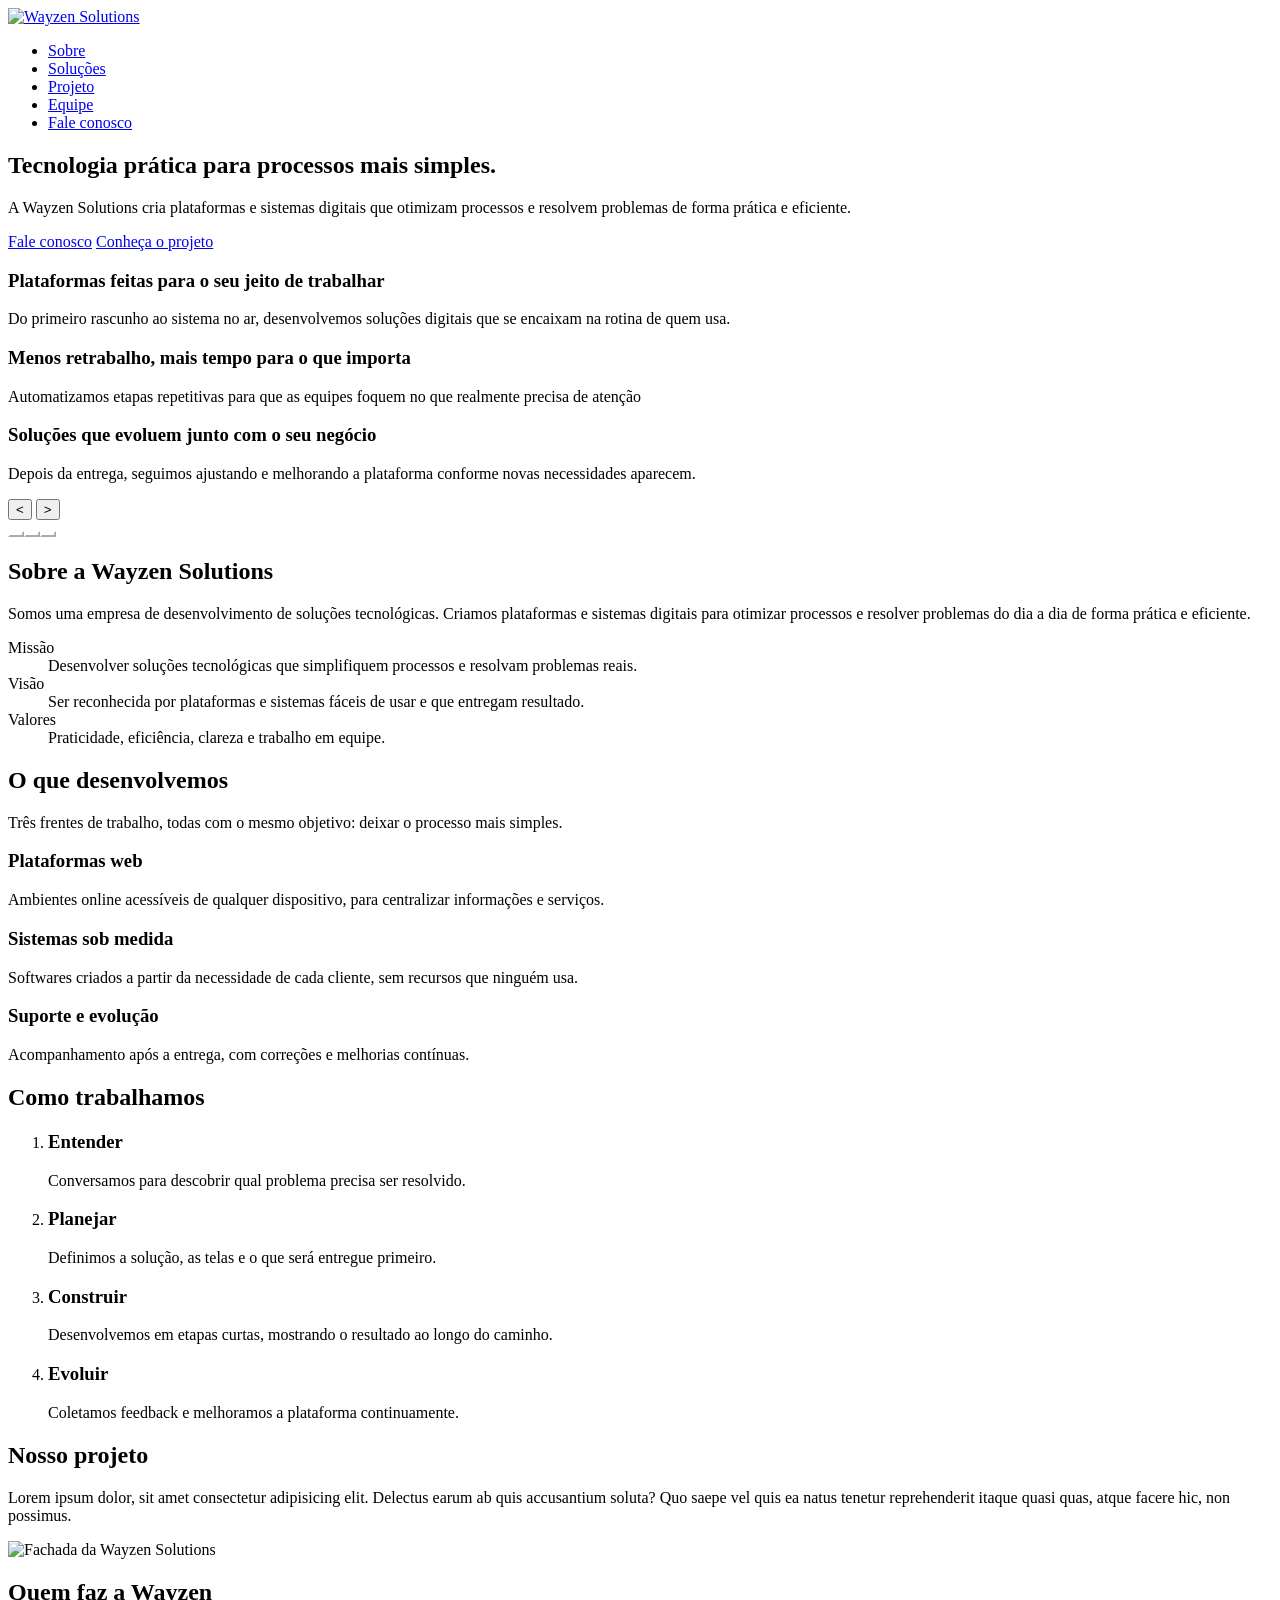
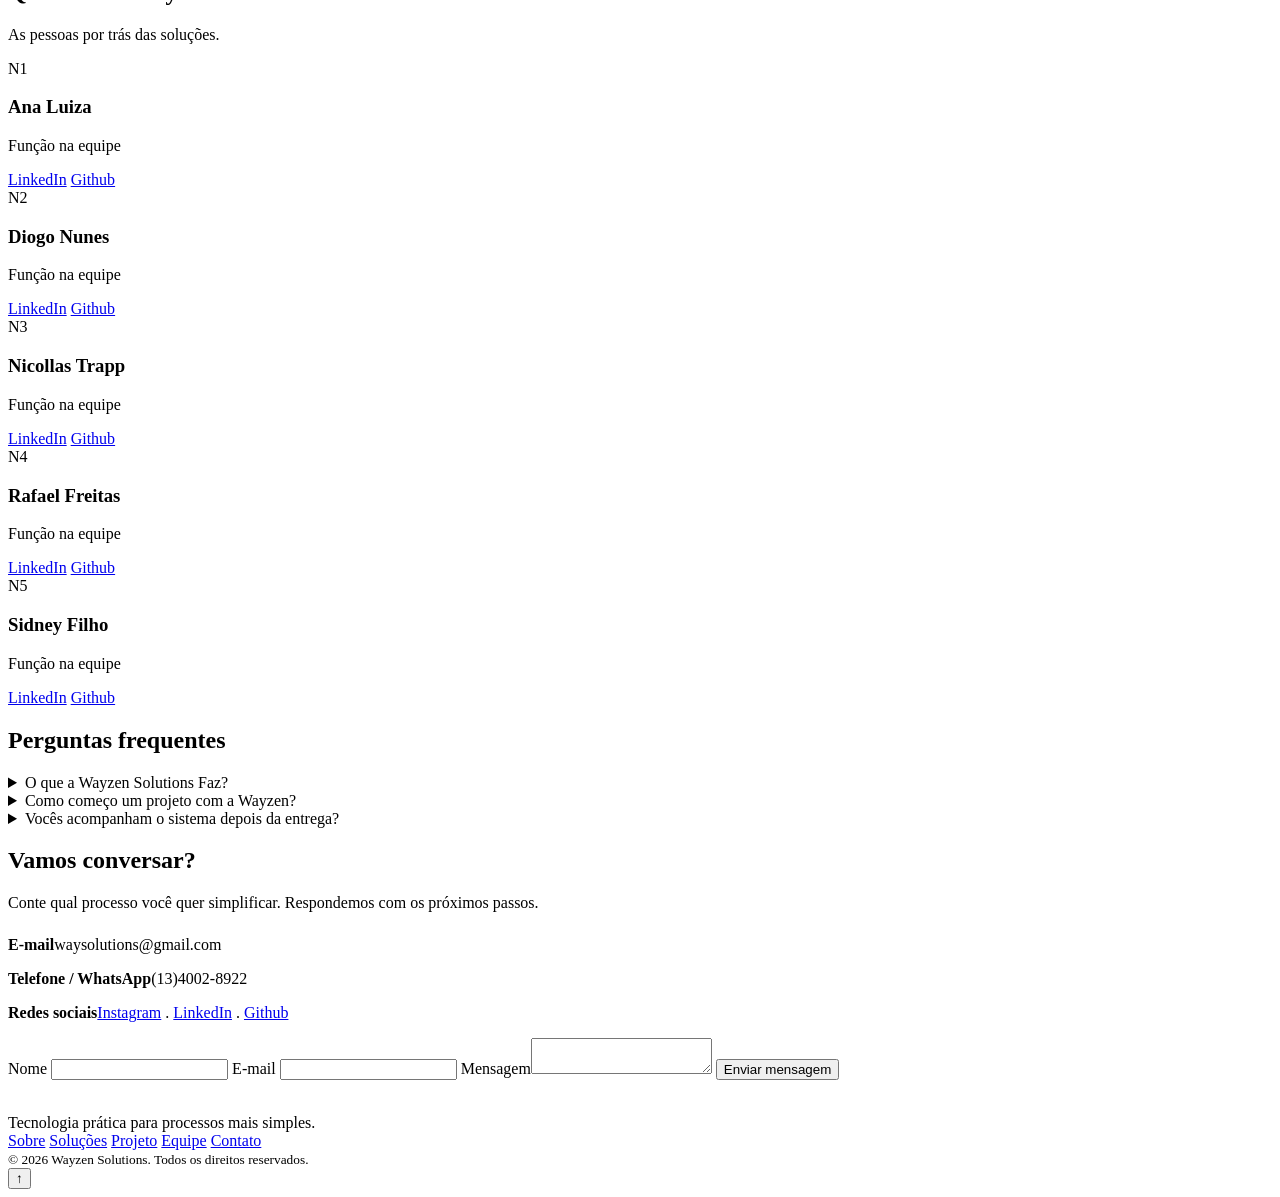
==== Landing page - Empresa/index.html @ 029c4566 "Atualização" ====
<!DOCTYPE html>
<html lang="pt-br">

<head>
    <meta charset="UTF-8">
    <meta name="viewport" content="width=device-width, initial-scale=1.0">
    <title>Wayzen Solutions</title>
    <link rel="preconnect" href="https://fonts.googleapis.com">
    <link rel="preconnect" href="https://fonts.gstatic.com" crossorigin>
    <link href="https://fonts.googleapis.com/css2?family=Bricolage+Grotesque:wght@600;800&family=Figtree:wght@400;500;700&display=swap" rel="stylesheet">

    <link rel="stylesheet" href="style.css">
</head>

<body>
    <header>
        <div class="wrap bar">
            <a href="#topo"><img src="img/Group 1.png" alt="Wayzen Solutions"></a>
            <!-- <button class="burger" aria-label="Abrir menu" aria-expanded="false">≡</button> -->
            <ul class="links">
                <li><a href="#sobre">Sobre</a></li>
                <li><a href="#solucoes">Soluções</a></li>
                <li><a href="#projeto">Projeto</a></li>
                <li><a href="#equipe">Equipe</a></li>
                <li><a href="#contato" class="btn">Fale conosco</a></li>
            </ul>
        </div>
    </header>

    <main id="topo">
        <section class="hero">
            <div class="wrap">
                <div>
                    <h1>Tecnologia prática para processos mais simples.</h1>
                    <p>A Wayzen Solutions cria plataformas e sistemas digitais que otimizam processos e resolvem
                        problemas de forma prática e eficiente.</p>
                    <div class="cta">
                        <a class="btn" href="#contato"> Fale conosco</a>
                        <a class="btn ghost" href="#projeto">Conheça o projeto</a>
                    </div>
                </div>
            </div>
        </section>
        <!-- BANNER -->
        <section class="banner" aria-label="Destaques">
            <div class="car" aria-roledescription="carrossel">
                <div class="track">
                    <article class="slide s1">
                        <div>
                            <h3>Plataformas feitas para o seu jeito de trabalhar</h3>
                            <p>Do primeiro rascunho ao sistema no ar, desenvolvemos soluções digitais que se encaixam na
                                rotina de quem usa.</p>
                        </div>
                    </article>

                    <article class="slide s2">
                        <div>
                            <h3>Menos retrabalho, mais tempo para o que importa</h3>
                            <p>Automatizamos etapas repetitivas para que as equipes foquem no que realmente precisa de
                                atenção</p>
                        </div>
                    </article>

                    <article class="slide s3">
                        <div>
                            <h3>Soluções que evoluem junto com o seu negócio</h3>
                            <p>Depois da entrega, seguimos ajustando e melhorando a plataforma conforme novas
                                necessidades aparecem.</p>
                        </div>
                    </article>
                </div>
            </div>
            <button class="cb prev" aria-label="Slide anterior">
                < </button>
                    <button class="cb next" aria-label="Próximo slide"> > </button>
                    <div class="dots"></div>

        </section>
        <!-- SOBRE -->
        <section id="sobre">
            <div class="wrap two">
                <div>
                    <h2>Sobre a Wayzen Solutions</h2>
                    <p class="lead">Somos uma empresa de desenvolvimento de soluções tecnológicas. Criamos plataformas e
                        sistemas digitais para otimizar processos e resolver problemas do dia a dia de forma prática e
                        eficiente.</p>
                </div>
                <dl>
                    <div>
                        <dt>Missão</dt>
                        <dd>Desenvolver soluções tecnológicas que simplifiquem processos e resolvam problemas reais.
                        </dd>
                    </div>

                    <div>
                        <dt>Visão</dt>
                        <dd>Ser reconhecida por plataformas e sistemas fáceis de usar e que entregam resultado.</dd>
                    </div>

                    <div>
                        <dt>Valores</dt>
                        <dd>Praticidade, eficiência, clareza e trabalho em equipe.</dd>
                    </div>
                </dl>
            </div>
        </section>
        <!-- SOLUÇÕES -->
        <section id="solucoes" class="services">
            <div class="wrap">
                <h2> O que desenvolvemos</h2>
                <p class="lead"> Três frentes de trabalho, todas com o mesmo objetivo: deixar o processo mais simples.
                </p>
                <div class="rows">
                    <div class="row">
                        <h3>Plataformas web</h3>
                        <p>Ambientes online acessíveis de qualquer dispositivo, para centralizar informações e serviços.
                        </p>
                    </div>

                    <div class="row">
                        <h3>Sistemas sob medida</h3>
                        <p>Softwares criados a partir da necessidade de cada cliente, sem recursos que ninguém usa.</p>
                    </div>

                    <div class="row">
                        <h3>Suporte e evolução</h3>
                        <p>Acompanhamento após a entrega, com correções e melhorias contínuas.</p>
                    </div>
                </div>
            </div>
        </section>
        <!-- como funciona -->
        <section>
            <div class="wrap">
                <h2>Como trabalhamos</h2>
                <ol>
                    <li>
                        <h3>Entender</h3>
                        <p>Conversamos para descobrir qual problema precisa ser resolvido.</p>
                    </li>
                    <li>
                        <h3>Planejar</h3>
                        <p>Definimos a solução, as telas e o que será entregue primeiro.</p>
                    </li>
                    <li>
                        <h3>Construir</h3>
                        <p>Desenvolvemos em etapas curtas, mostrando o resultado ao longo do caminho.</p>
                    </li>
                    <li>
                        <h3>Evoluir</h3>
                        <p>Coletamos feedback e melhoramos a plataforma continuamente.</p>
                    </li>
                </ol>
            </div>
        </section>
        <!-- projketo -->
        <section id="projeto" class="projeto">
            <div class="wrap two">
                <div>
                    <h2>Nosso projeto</h2>
                    <!-- explicação do nosso projeto  -->
                    <p class="lead"> Lorem ipsum dolor, sit amet consectetur adipisicing elit. Delectus earum ab quis
                        accusantium soluta? Quo saepe vel quis ea natus tenetur reprehenderit itaque quasi quas, atque
                        facere hic, non possimus.</p>
                        
                </div>
                <img class="projeto-imagem" src="img/Frame 5.jpg" alt="Fachada da Wayzen Solutions">
            </div>
        </section>
        <!-- equipe -->
        <section id="equipe">
            <div class="wrap">
                <h2>Quem faz a Wayzen</h2>
                <p class="lead"> As pessoas por trás das soluções.</p>
                <div class="team">
                    <div class="member">
                        <div class="avatar">N1</div>
                        <h3>Ana Luiza</h3>
                        <p>Função na equipe</p>
                        <a href="#">LinkedIn</a>
                        <a href="#">Github</a>
                    </div>

                    <div class="member">
                        <div class="avatar">N2</div>
                        <h3>Diogo Nunes</h3>
                        <p>Função na equipe</p>
                        <a href="#">LinkedIn</a>
                        <a href="#">Github</a>
                    </div>

                    <div class="member">
                        <div class="avatar">N3</div>
                        <h3>Nicollas Trapp</h3>
                        <p>Função na equipe</p>
                        <a href="#">LinkedIn</a>
                        <a href="#">Github</a>
                    </div>

                    <div class="member">
                        <div class="avatar">N4</div>
                        <h3>Rafael Freitas</h3>
                        <p>Função na equipe</p>
                        <a href="#">LinkedIn</a>
                        <a href="#">Github</a>
                    </div>

                    <div class="member">
                        <div class="avatar">N5</div>
                        <h3>Sidney Filho</h3>
                        <p>Função na equipe</p>
                        <a href="#">LinkedIn</a>
                        <a href="#">Github</a>
                    </div>

                </div>
            </div>
        </section>

        <!-- FAQ -->
        <section class="faq">
            <div class="wrap">
                <h2>Perguntas frequentes</h2>
                <details>
                    <summary>O que a Wayzen Solutions Faz?</summary>
                    <p>Desenvolvemos plataformas e sistemas digitais para otimizar processos e resolver problemas de
                        forma prática e eficiente.</p>
                </details>

                <details>
                    <summary>Como começo um projeto com a Wayzen?</summary>
                    <p>Envie uma mensagem pelo formulário de contato contando qual o problema você quer resolver. A
                        partir daí, marcamos uma conversa.</p>
                </details>

                <details>
                    <summary>Vocês acompanham o sistema depois da entrega?</summary>
                    <p>Sim. seguimos com o suporte e melhorias para a solução continuar útil com o tempo.</p>
                </details>
            </div>
        </section>

        <!-- contato -->
        <section class="contato" id="contato">
            <div class="wrap-two">
                <div class="info">
                    <h2>Vamos conversar?</h2>
                    <p class="lead" style="margin-bottom: 24px;">Conte qual processo você quer simplificar. Respondemos
                        com os próximos passos.</p>
                    <p><strong>E-mail</strong>waysolutions@gmail.com</p>
                    <p><strong>Telefone / WhatsApp</strong>(13)4002-8922</p>
                    <p><strong>Redes sociais</strong><a href="#">Instagram</a> . <a href="#">LinkedIn</a> . <a href="#">
                            Github</a></p>
                </div>

                <form novalidate>
                    <label>Nome <input type="nome" autocomplete="name"></label>
                    <label>E-mail <input type="email" name="email" autocomplete="email"></label>
                    <label>Mensagem<textarea name="mensagem"></textarea></label>
                    <button class="btn" type="submit">Enviar mensagem</button>
                    <p class="msg" role="status"></p>
                </form>
            </div>
        </section>
    </main>

    <footer>
        <div class="wrap-foot">
            <div><strong style="color: #fff;">Wayzen Solutions</strong>
                <br>
                Tecnologia prática para processos mais simples.
            </div>

            <nav aria-label="Rodapé">
                <a href="#sobre">Sobre</a>
                <a href="#solucoes">Soluções</a>
                <a href="#projeto">Projeto</a>
                <a href="#equipe">Equipe</a>
                <a href="#contato">Contato</a>
            </nav>

            <small>&copy; <span id="y">2026</span> Wayzen Solutions. Todos os direitos reservados.</small>
        </div>
    </footer>
    <button class="up" aria-label="Voltar ao topo">↑</button>

    <script>
        const $ = (s, c = document) => c.querySelector(s), $$ = (s, c = document) => [...c.querySelectorAll(s)];

        // carrossel
        const track = $('.track'), slides = $$('.slide'), dots = $('.dots'); let cur = 0, timer;
        slides.forEach((_, k) => { const b = document.createElement('button'); b.setAttribute('aria-label', 'Ir para o slide ' + (k + 1)); b.onclick = () => go(k); dots.append(b) });
        function go(n) {
            cur = (n + slides.length) % slides.length;
            track.style.transform = 'translateX(-' + cur * 100 + '%)';
            $$('button', dots).forEach((d, k) => d.classList.toggle('on', k === cur));
            dots.querySelectorAll('button').forEach(d => d.style.borderColor = cur === 2 ? '#10263b' : '#fff');
            dots.querySelectorAll('button.on').forEach(d => d.style.background = cur === 2 ? '#10263b' : '#fff');
            dots.querySelectorAll('button:not(.on)').forEach(d => d.style.background = 'transparent');
            clearInterval(timer); timer = setInterval(() => go(cur + 1), 6000);
        }
        $('.prev').onclick = () => go(cur - 1); $('.next').onclick = () => go(cur + 1); go(0);
        // voltar ao topo
        const up = $('.up');
        addEventListener('scroll', () => up.classList.toggle('show', scrollY > 600));
        up.onclick = () => scrollTo({ top: 0, behavior: 'smooth' });

    </script>

</body>

</html>
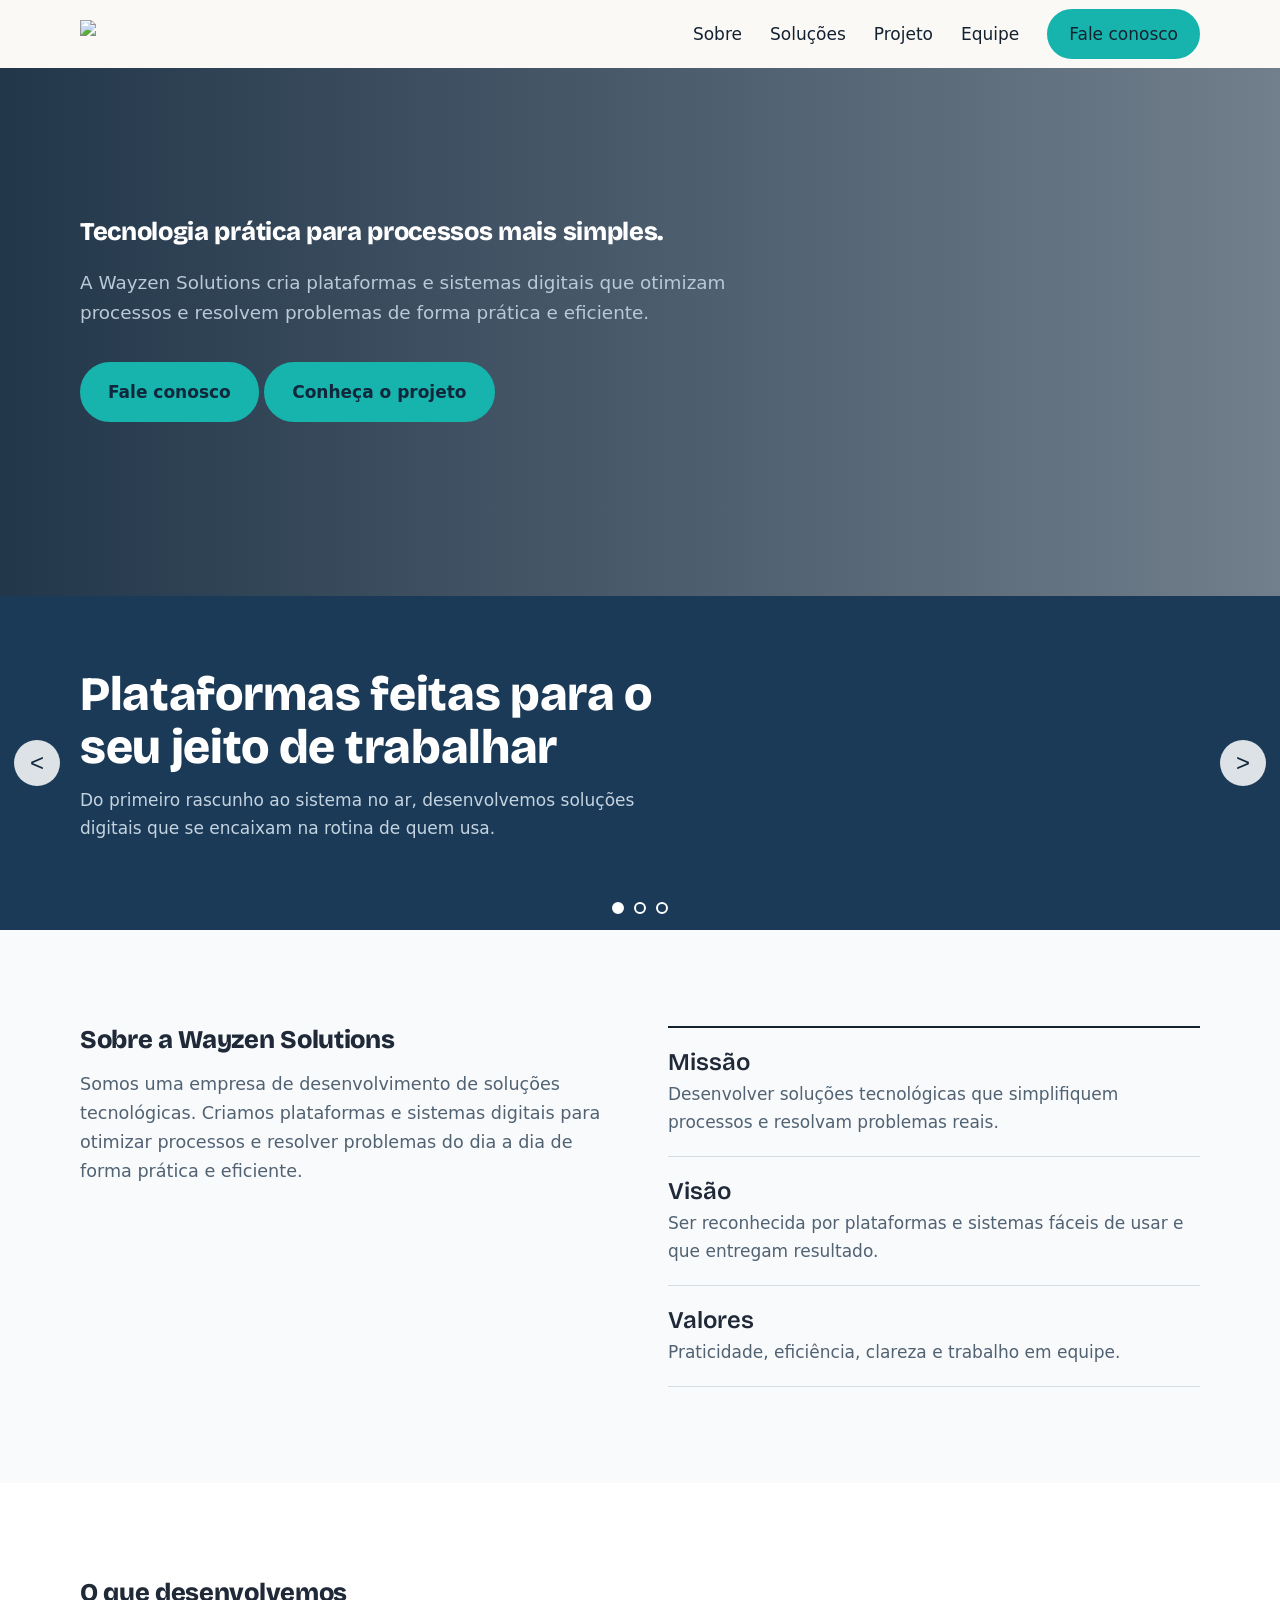
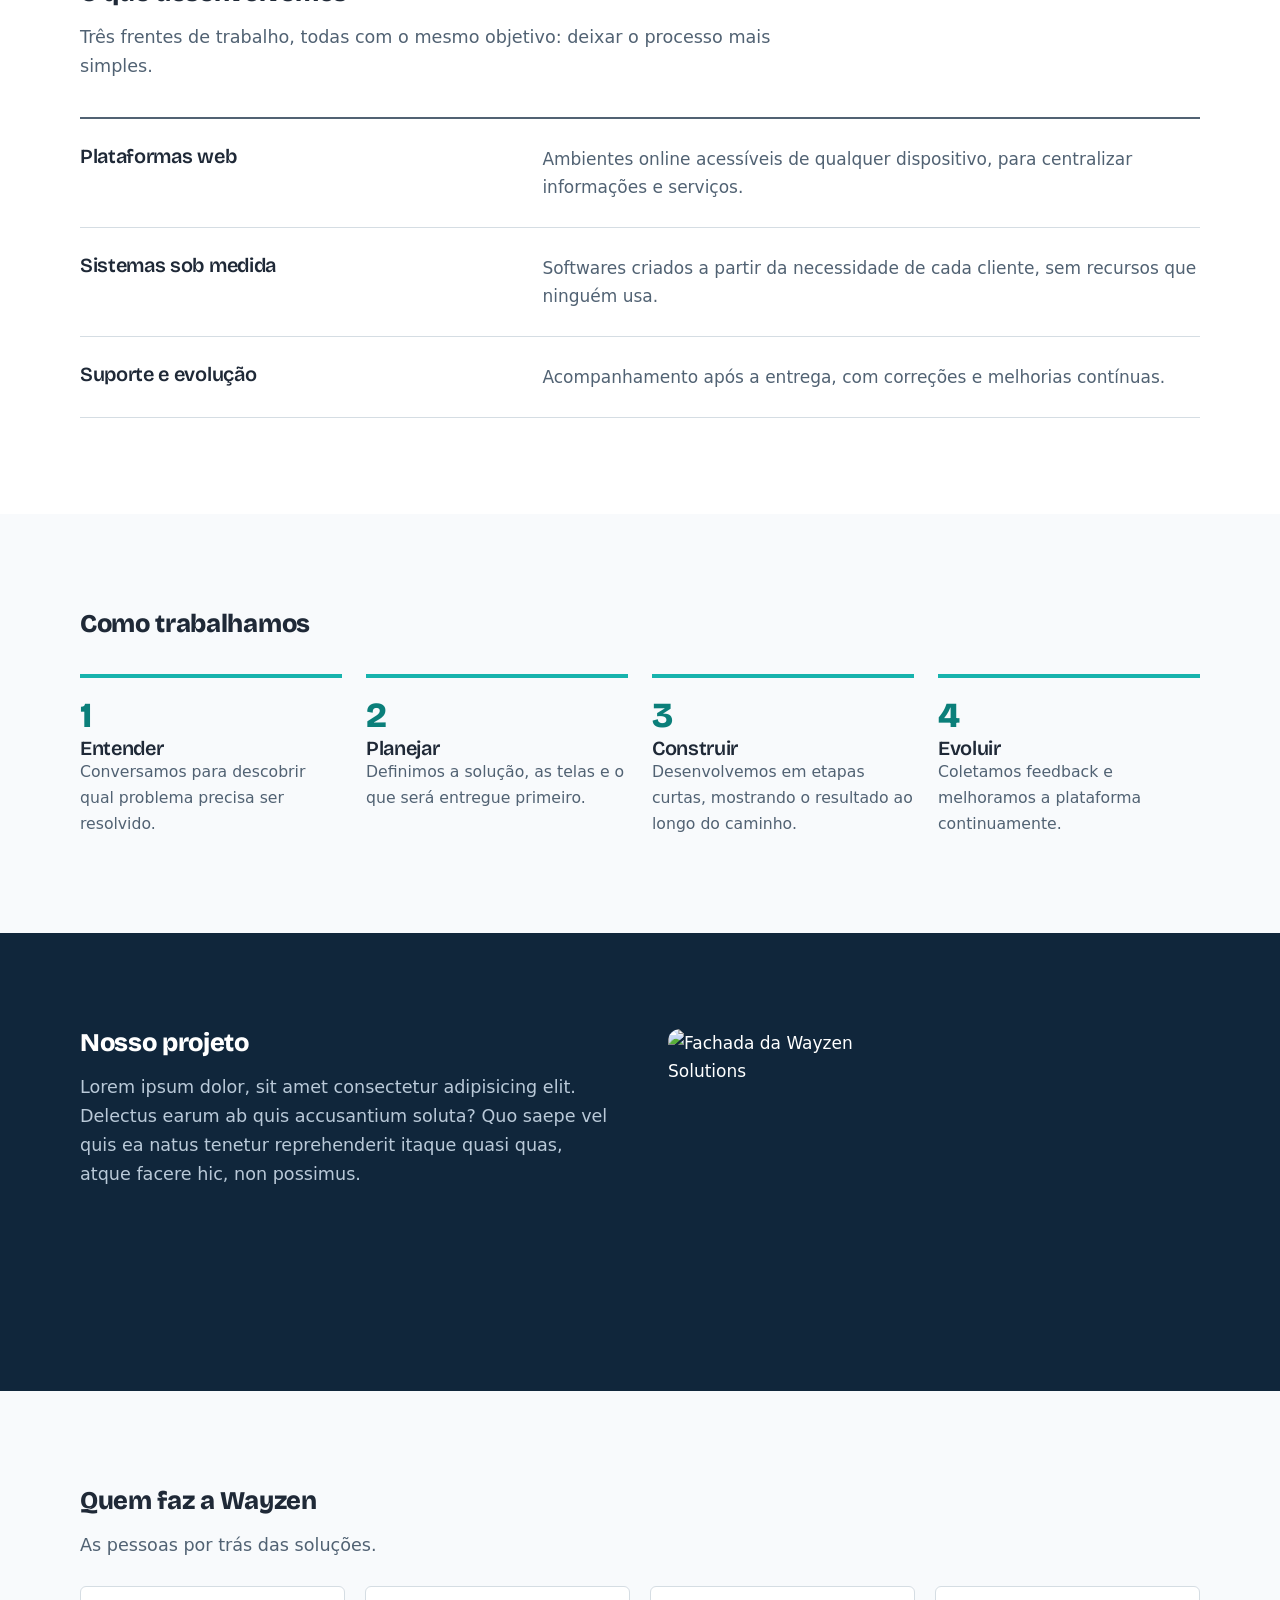
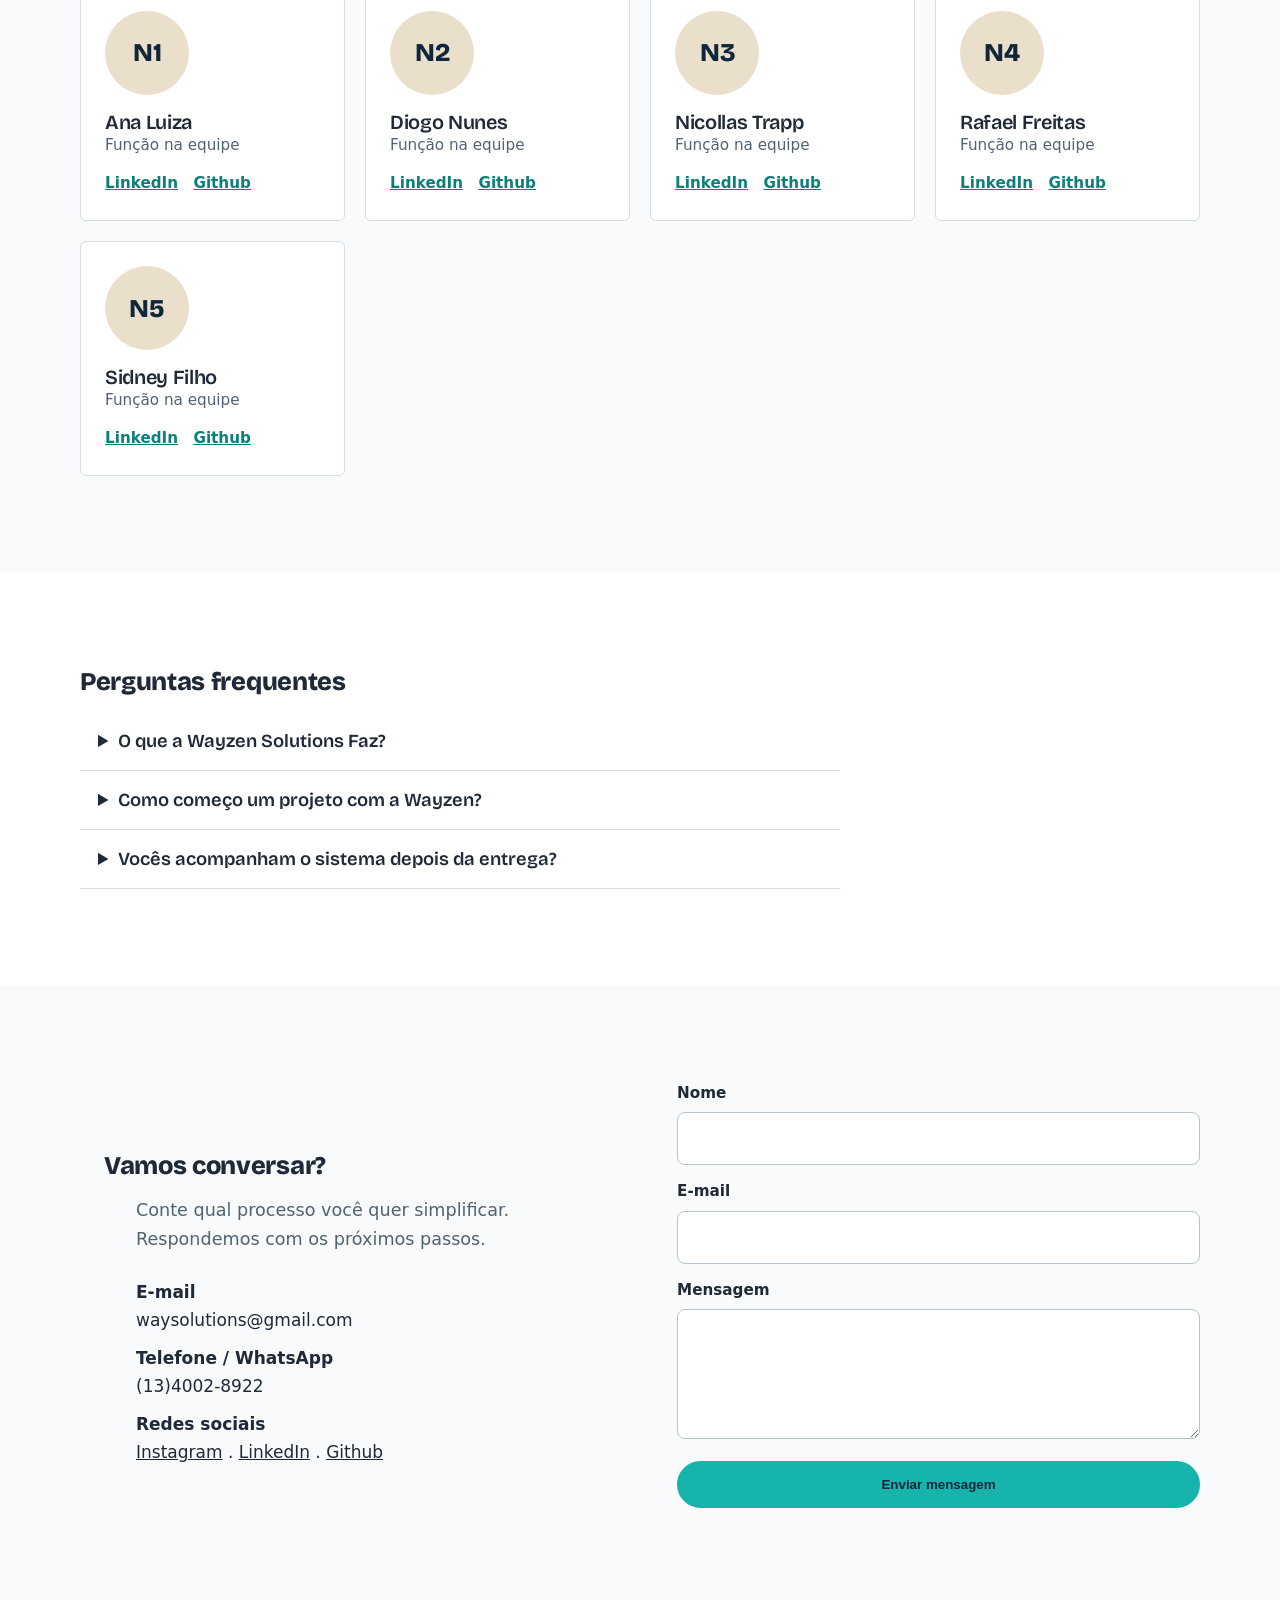
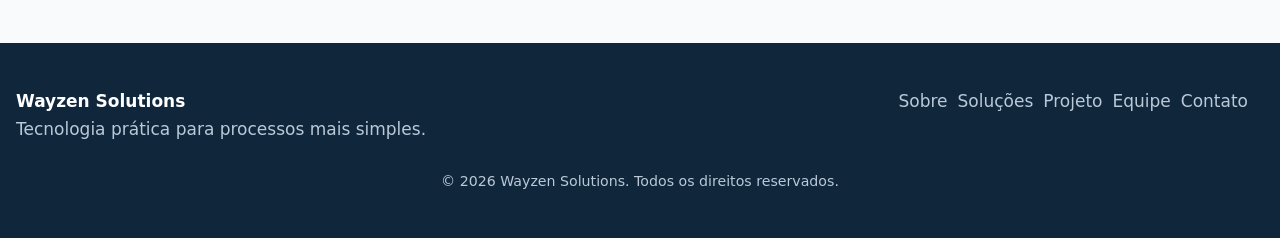
==== commit fb915dab: "Atualizações" ====
--- a/Landing page - Empresa/index.html
+++ b/Landing page - Empresa/index.html
@@ -178,7 +178,7 @@
                         <h3>Ana Luiza</h3>
                         <p>Função na equipe</p>
                         <a href="#">LinkedIn</a>
-                        <a href="#">Github</a>
+                        <a href="https://github.com/orochal">Github</a>
                     </div>
 
                     <div class="member">
--- a/Landing page - Empresa/style.css
+++ b/Landing page - Empresa/style.css
@@ -0,0 +1,632 @@
+* {
+    box-sizing: border-box;
+    margin: 0;
+}
+
+html {
+    scroll-behavior: smooth;
+    scroll-padding-top: 76px;
+}
+
+body {
+    font: 17px/1.65 system-ui, sans-serif;
+    color: #1f2937;
+    background: #f8fafc;
+}
+
+h1,
+h2,
+h3 {
+    font-family: 'Bricolage Grotesque', system-ui, sans-serif;
+    line-height: 1.1;
+    letter-spacing: -.02rem;
+}
+
+h2 {
+    font-size: 1.9rem 4vw 2.8rem;
+    font-weight: 800;
+    margin-bottom: 16px;
+}
+
+h3 {
+    font-size: 1.25rem;
+    font-weight: 600;
+}
+
+p {
+    max-width: 62ch;
+}
+
+a {
+    color: inherit;
+}
+
+:focus-visible {
+    outline: 3px solid #17b3ad;
+    outline-offset: 3px;
+}
+
+.wrap {
+    width: min(1120px, 92%);
+    margin-inline: auto;
+}
+
+section {
+    padding: 96px 0;
+}
+
+.lead {
+    color: #516273;
+    font-size: 1.1rem;
+}
+
+.btn {
+    display: inline-block;
+    padding: 14px 26px;
+    border-radius: 999px;
+    font-weight: 700;
+    text-decoration: none;
+    border: 2px solid #17b3ad;
+    background: #17b3ad;
+    color: #10263b;
+}
+
+.btn:hover {
+    background: #2cc9c3;
+}
+
+.btn ghost {
+    background: transparent;
+    color: #fff;
+    border-color: #ffffff66;
+}
+
+.btn ghost:hover {
+    border-color: #fff;
+}
+
+/* navbar */
+
+header {
+    position: sticky;
+    top: 0;
+    z-index: 20;
+    background-color: #FAF9F6;
+    color: #FAF9F6;
+}
+
+.bar {
+    display: flex;
+    align-items: center;
+    justify-content: space-between;
+    height: 68px;
+}
+
+
+img {
+    width: 150px;
+}
+
+
+
+.links {
+    display: flex;
+    align-items: center;
+    list-style: none;
+    padding: 0;
+    gap: 28px;
+}
+
+.links a {
+    text-decoration: none;
+    font-weight: 500;
+    color: #142230;
+}
+
+.links a:hover {
+    color: #ffff;
+}
+
+.links .btn {
+    padding: 9px 20px;
+    color: #142230;
+}
+
+
+/* hero */
+.hero {
+    background: linear-gradient(90deg, rgba(16, 38, 59, .92), rgba(16, 38, 59, .58)), url("img/Designer.jpg") center / cover no-repeat;
+    color: #fff;
+    padding: 72px 0 96px;
+}
+
+.hero .wrap {
+    display: flex;
+    align-items: center;
+    min-height: 360px;
+}
+
+.hero .wrap > div {
+    max-width: 680px;
+}
+
+.hero h1 {
+    font-size: 2.6rem 6vw 4.6rem;
+    font-weight: 800;
+    margin-bottom: 22px;
+}
+
+.hero p {
+    color: #b9c9d8;
+    font-size: 1.15rem;
+    margin-bottom: 34px;
+}
+
+.cta {
+    display: 14px;
+    flex-wrap: wrap;
+}
+
+
+
+/* banner */
+
+.banner {
+    position: relative;
+    padding: 0;
+    background: #10263b;
+}
+
+.car {
+    position: relative;
+    overflow: hidden;
+}
+
+.track {
+    display: flex;
+    transition: transform .6s ease;
+}
+
+.slide {
+    min-width: 100%;
+    padding: 72px 0 88px;
+}
+
+.slide>div {
+    width: min(1120px, 92%);
+    margin-inline: auto;
+}
+
+.slide h3 {
+    font-size: clamp(1.8rem, 4vw, 3rem);
+    font-weight: 800;
+    margin-bottom: 12px;
+    max-width: 20ch;
+}
+
+.slide p {
+    max-width: 52ch;
+}
+
+.s1 {
+    background: #1b3a57;
+    color: #fff;
+}
+
+.s1 p {
+    color: #c4d3e0;
+}
+
+.s2 {
+    background: #0b7f7a;
+    color: #fff;
+}
+
+.s2 p {
+    color: #d3f1ef;
+}
+
+.s3 {
+    background: #e9dfca;
+    color: #10263b;
+}
+
+.s3 p {
+    color: #43505c;
+}
+
+.cb {
+    position: absolute;
+    z-index: 1;
+    top: 50%;
+    transform: translateY(-50%);
+    width: 46px;
+    height: 46px;
+    border-radius: 50%;
+    border: 0;
+    background: #ffffffd9;
+    color: #10263b;
+    font-size: 1.5rem;
+    cursor: pointer;
+}
+
+.prev {
+    left: 14px;
+}
+
+.next {
+    right: 14px;
+}
+
+.dots {
+    position: absolute;
+    z-index: 1;
+    bottom: 16px;
+    left: 50%;
+    transform: translateX(-50%);
+    display: flex;
+    gap: 10px;
+}
+
+.dots button {
+    width: 12px;
+    height: 12px;
+    border-radius: 50%;
+    border: 2px solid #fff;
+    background: transparent;
+    cursor: pointer;
+    padding: 0;
+}
+
+.dots button.on {
+    background: #fff;
+}
+
+.s3~.dots button {
+    border-color: #10263b;
+}
+
+/* sobre */
+.two {
+    display: grid;
+    grid-template-columns: 1fr 1fr;
+    gap: 56px;
+    align-items: start;
+}
+
+dl {
+    border-top: 2px solid #142230;
+}
+
+dl div {
+    padding: 20px 0;
+    border-bottom: 1px solid #d5dde3;
+}
+
+dt {
+    font: 600 1.5rem 'Bricolage Grotesque', sans-serif;
+    margin-bottom: 4px;
+}
+
+dd {
+    color: #516273;
+}
+
+/* serviços */
+
+.services {
+    background: #fff;
+}
+
+.rows {
+    margin-top: 36px;
+    border-top: 2px solid #516273;
+}
+
+.row {
+    display: grid;
+    grid-template-columns: .8fr 1.2fr;
+    gap: 24px;
+    padding: 26px 0;
+    border-bottom: 1px solid #d5dde3;
+}
+
+.row p {
+    color: #516273;
+}
+
+/* cmo funciona */
+
+ol {
+    list-style: none;
+    padding: 0;
+    margin-top: 36px;
+    display: grid;
+    grid-template-columns: repeat(4, 1fr);
+    gap: 24px;
+    counter-reset: s;
+}
+
+ol li {
+    counter-increment: s;
+    border-top: 4px solid #17b3ad;
+    padding-top: 16px;
+}
+
+ol li::before {
+    content: counter(s);
+    display: block;
+    font: 800 2.2rem 'Bricolage Grotesque', sans-serif;
+    color: #0b7f7a;
+}
+
+ol li p {
+    color: #516273;
+    font-size: .98rem;
+}
+
+.projeto {
+    background: #10263b;
+    color: #fff;
+}
+
+.projeto .lead {
+    color: #b9c9d8;
+}
+
+.projeto-imagem {
+    width: 50%;
+    aspect-ratio: 2 / 2;
+    object-fit: cover;
+    border-radius: 12px;
+}
+
+
+/* equipe */
+
+.team {
+    display: grid;
+    grid-template-columns: repeat(4, 1fr);
+    gap: 20px;
+    margin-top: 26px;
+}
+
+.member {
+    background: #fff;
+    border: 1px solid #d5dde3;
+    border-radius: 6px;
+    padding: 24px;
+}
+
+.avatar {
+    width: 84px;
+    height: 84px;
+    border-radius: 50%;
+    background: #e9dfca;
+    color: #10263b;
+    display: grid;
+    place-items: center;
+    font: 800 1.6rem 'Bricolage Grotesque', sans-serif;
+    margin-bottom: 16px
+}
+
+.member p {
+    color: #516273;
+    font-size: .95rem;
+    margin-bottom: 10px
+}
+
+.member a {
+    font-weight: 700;
+    color: #0b7f7a;
+    font-size: .95rem;
+    margin-right: 10px
+}
+
+/* faq */
+
+.faq {
+    background: #fff;
+}
+
+details {
+    border-bottom: 1px solid #d5dde3;
+    padding: 18px;
+    max-width: 760px;
+}
+
+summary {
+    cursor: pointer;
+    font: 600 1.15rem 'Bricolage Grotesque', sans-serif
+}
+
+details p {
+    margin-top: 10px;
+    color: #516273;
+}
+
+.contato {
+    background: #f8fafc;
+}
+
+.wrap-two {
+    width: min(1120px, 92%);
+    margin-inline: auto;
+    display: grid;
+    grid-template-columns: 1.05fr 1fr;
+    gap: 48px;
+    align-items: center;
+}
+
+.info {
+    display: flex;
+    flex-direction: column;
+    justify-content: center;
+    padding-left: 24px;
+}
+
+form {
+    display: grid;
+    gap: 14px;
+}
+
+label {
+    font-weight: 700;
+    font-size: .95rem;
+}
+
+input,
+textarea {
+    width: 100%;
+    padding: 13px 14px;
+    border: 1.5px solid #b7c3cc;
+    border-radius: 8px;
+    font: inherit;
+    background: #fff;
+    margin-top: 6px;
+}
+
+textarea {
+    min-height: 130px;
+    resize: vertical;
+}
+
+.msg {
+    font-weight: 500;
+    min-height: 1.5em;
+}
+
+.ok {
+    color: #0b7f7a;
+}
+
+.err {
+    color: #b3261e;
+}
+
+
+
+.info p {
+    margin-bottom: 10px;
+    padding-left: 2rem;
+}
+
+.info strong {
+    display: block;
+    
+}
+
+/* footer */
+footer {
+    background: #10263b;
+    color: #b9c9d8;
+    padding: 44px 0;
+}
+
+.wrap-foot {
+    display: flex;
+    justify-content: space-between;
+    gap: 15px;
+    flex-wrap: wrap;
+    align-items: flex-start;
+    padding-inline: 16px;
+}
+
+footer nav {
+    display: flex;
+    flex-direction: row;
+    gap: 10px;
+    justify-content: flex-end;
+    margin-left: auto;
+    margin-right: 16px;
+}
+
+footer small {
+    display: block;
+    margin-top: 12px;
+    width: 100%;
+    text-align: center;
+}
+
+footer a {
+    text-decoration: none;
+}
+
+footer a:hover {
+    color: #fff;
+}
+
+.up {
+    position: fixed;
+    right: 20px;
+    bottom: 20px;
+    width: 46px;
+    height: 46px;
+    border-radius: 50%;
+    border: 0;
+    background: #17b3ad;
+    color: #10263b;
+    font-size: 1.3rem;
+    cursor: pointer;
+    opacity: 0;
+    pointer-events: none;
+    transition: opacity .2s;
+}
+
+.up.show {
+    opacity: 1;
+    pointer-events: auto;
+}
+
+@media(max-width:860px) {
+    section {
+        padding: 72px 0;
+    }
+
+
+    .links {
+        display: none;
+        position: absolute;
+        top: 68px;
+        left: 0;
+        right: 0;
+        background: #10263b;
+        flex-direction: column;
+        padding: 20px 0 26px;
+        gap: 18px;
+    }
+
+    .links.open {
+        display: flex;
+    }
+
+    .hero .wrap, .two, .row {
+        grid-template-columns: 1fr;
+    }
+
+    ol, .team {
+        grid-template-columns: 1fr 1fr;
+    }
+
+    .cb {
+        display: none;
+    }
+
+   
+}
+
+@media(max-width:520px) {
+
+    ol, .team {
+        grid-template-columns: 1fr;
+    }
+}
+
+@media(prefers-reduced-motion:reduce) {
+    * {
+        animation-duration: .01s !important;
+        animation-delay: 0s !important;
+        transition: none !important;
+        scroll-behavior: auto !important;
+    }
+}
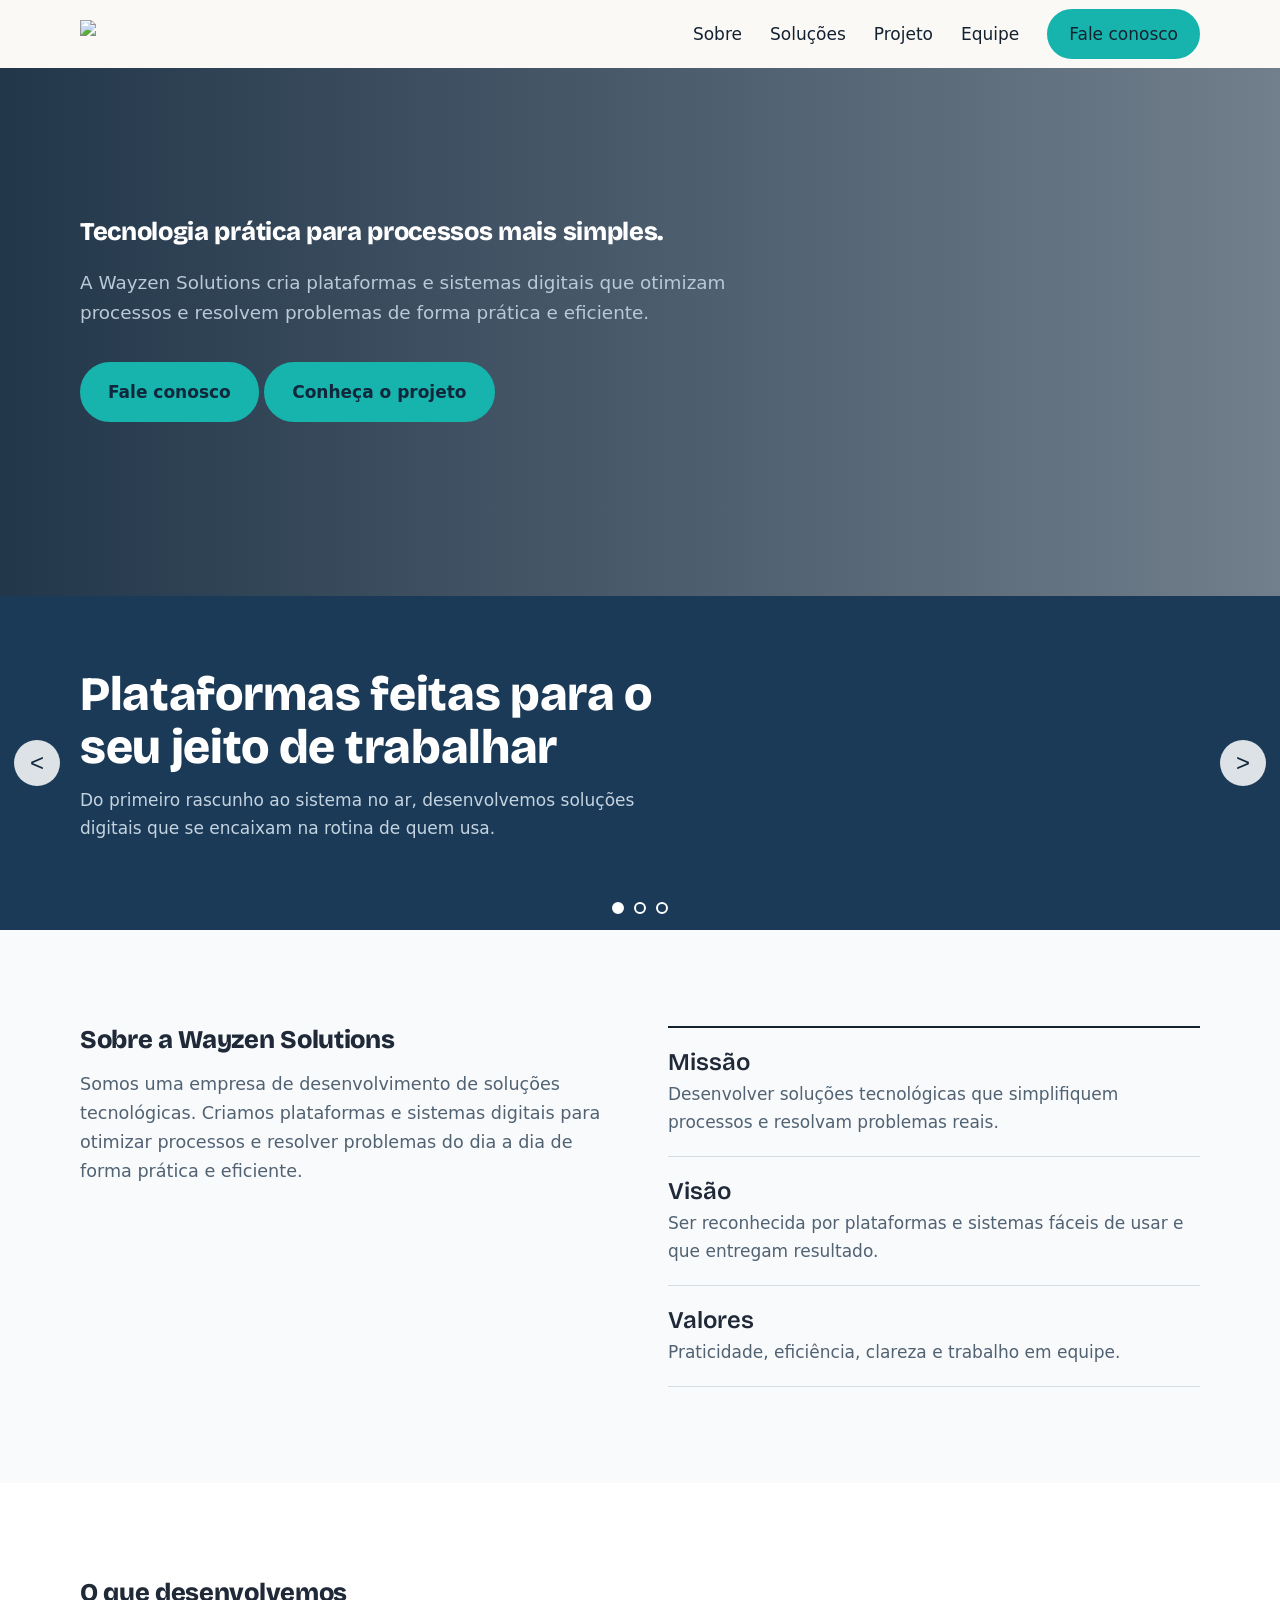
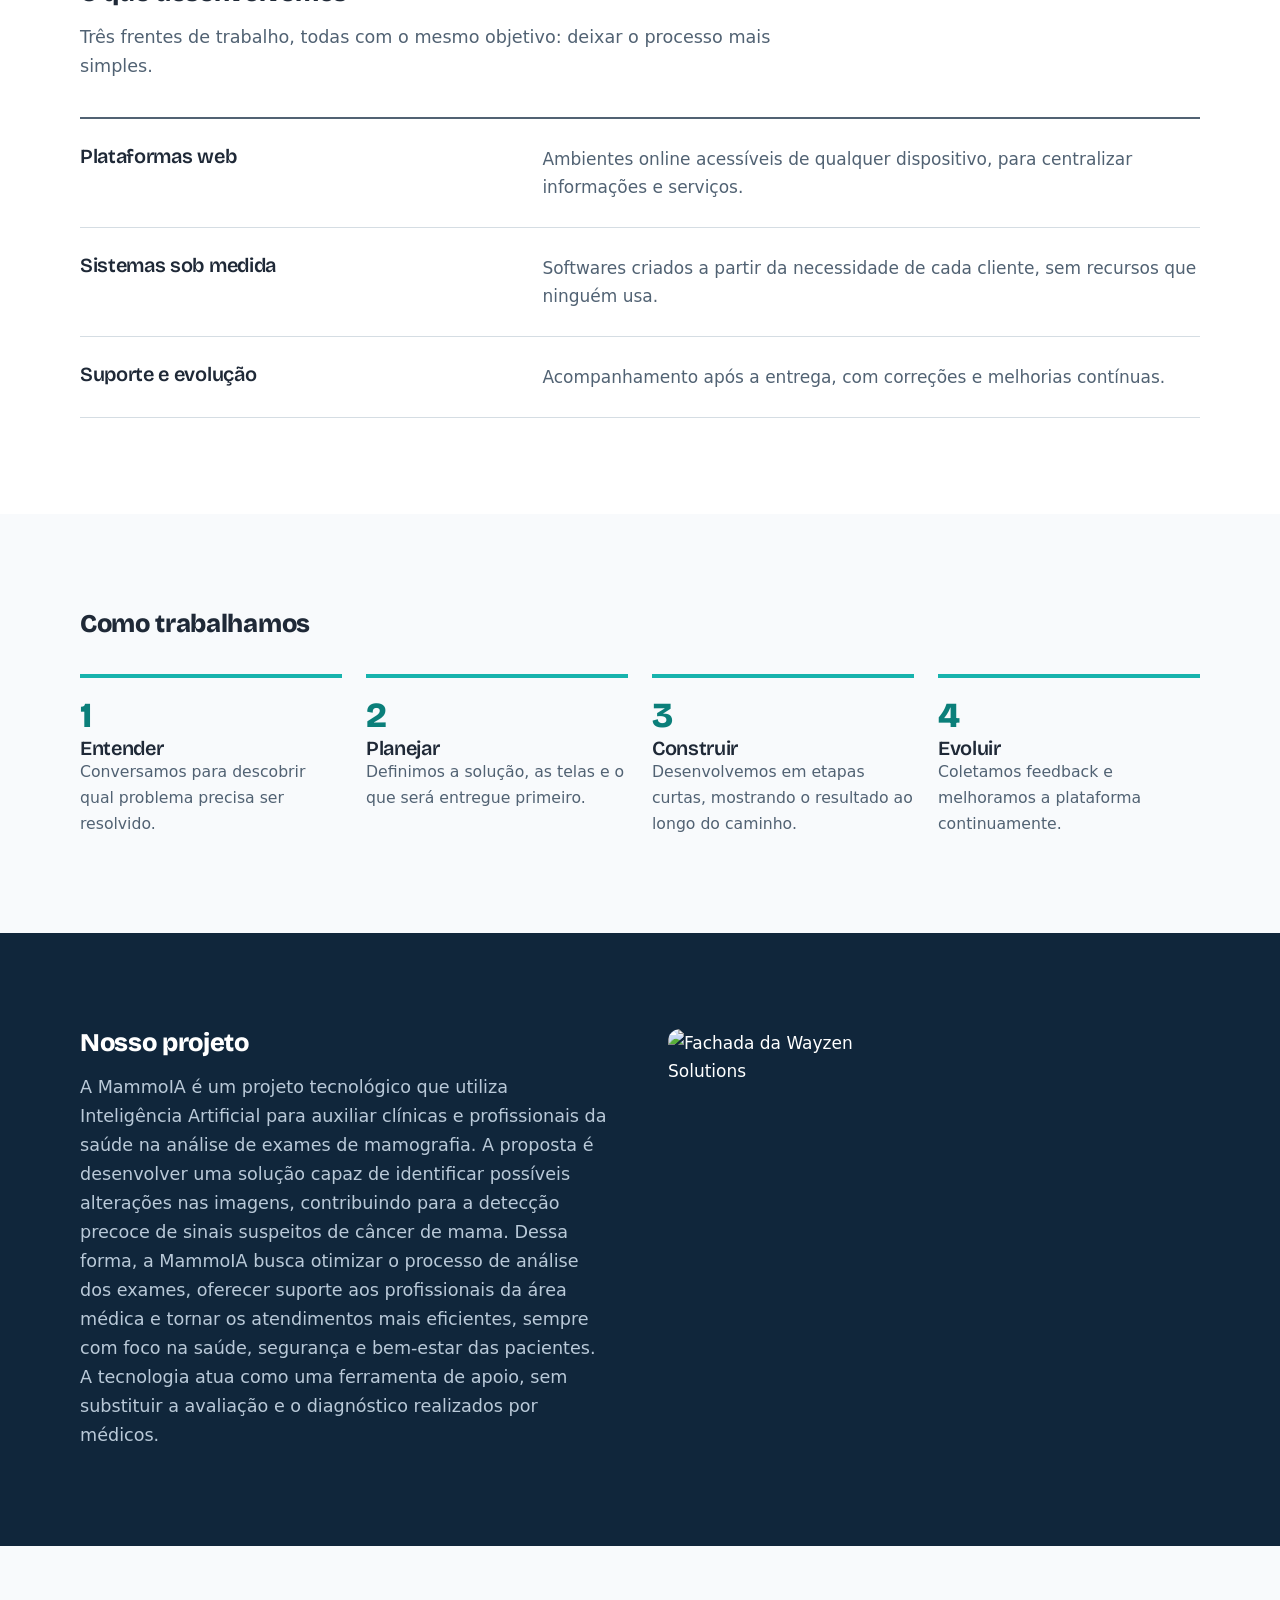
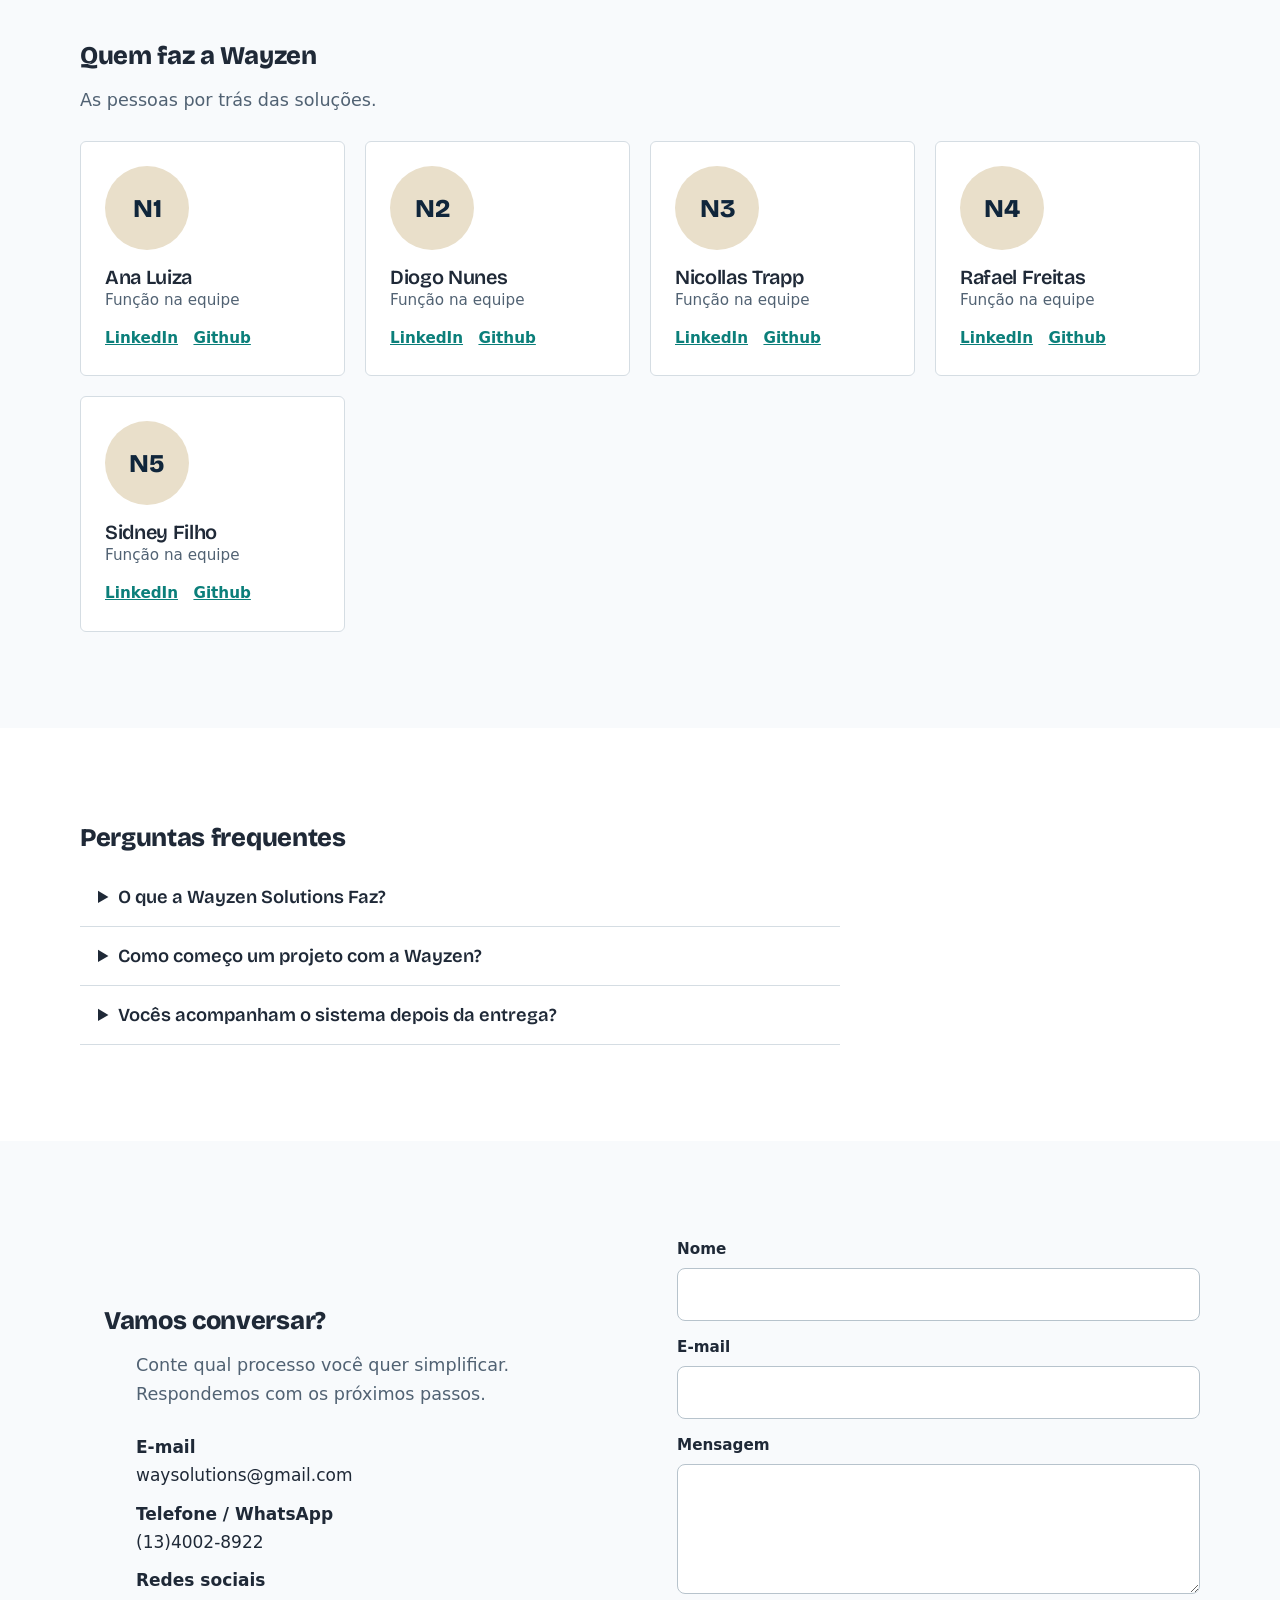
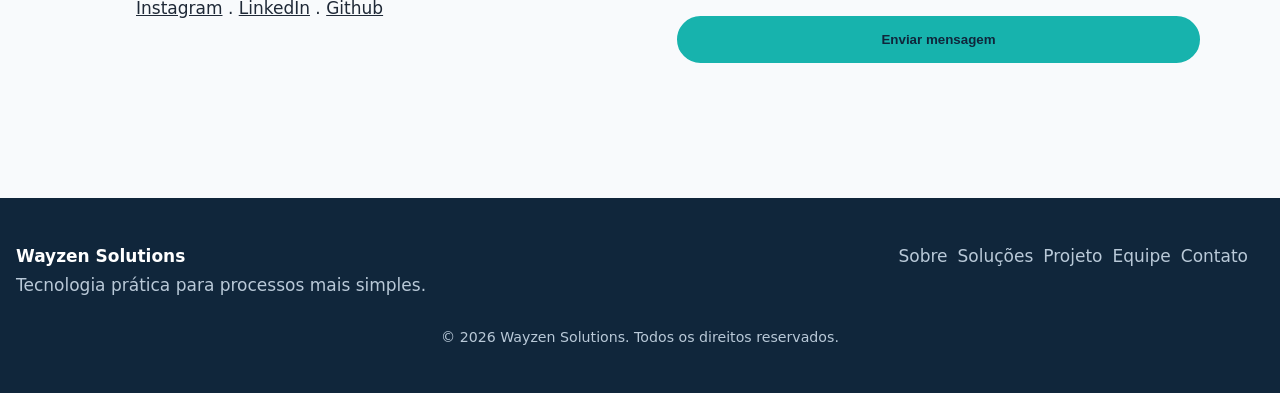
==== commit c8114974: "Atualizações 01/11" ====
--- a/Landing page - Empresa/index.html
+++ b/Landing page - Empresa/index.html
@@ -7,7 +7,9 @@
     <title>Wayzen Solutions</title>
     <link rel="preconnect" href="https://fonts.googleapis.com">
     <link rel="preconnect" href="https://fonts.gstatic.com" crossorigin>
-    <link href="https://fonts.googleapis.com/css2?family=Bricolage+Grotesque:wght@600;800&family=Figtree:wght@400;500;700&display=swap" rel="stylesheet">
+    <link
+        href="https://fonts.googleapis.com/css2?family=Bricolage+Grotesque:wght@600;800&family=Figtree:wght@400;500;700&display=swap"
+        rel="stylesheet">
 
     <link rel="stylesheet" href="style.css">
 </head>
@@ -159,10 +161,15 @@
                 <div>
                     <h2>Nosso projeto</h2>
                     <!-- explicação do nosso projeto  -->
-                    <p class="lead"> Lorem ipsum dolor, sit amet consectetur adipisicing elit. Delectus earum ab quis
-                        accusantium soluta? Quo saepe vel quis ea natus tenetur reprehenderit itaque quasi quas, atque
-                        facere hic, non possimus.</p>
-                        
+                    <p class="lead"> A MammoIA é um projeto tecnológico que utiliza Inteligência Artificial para
+                        auxiliar clínicas e profissionais da saúde na análise de exames de mamografia. A proposta é
+                        desenvolver uma solução capaz de identificar possíveis alterações nas imagens, contribuindo para
+                        a detecção precoce de sinais suspeitos de câncer de mama. Dessa forma, a MammoIA busca otimizar
+                        o processo de análise dos exames, oferecer suporte aos profissionais da área médica e tornar os
+                        atendimentos mais eficientes, sempre com foco na saúde, segurança e bem-estar das pacientes. A
+                        tecnologia atua como uma ferramenta de apoio, sem substituir a avaliação e o diagnóstico
+                        realizados por médicos.</p>
+
                 </div>
                 <img class="projeto-imagem" src="img/Frame 5.jpg" alt="Fachada da Wayzen Solutions">
             </div>
@@ -202,7 +209,7 @@
                         <h3>Rafael Freitas</h3>
                         <p>Função na equipe</p>
                         <a href="#">LinkedIn</a>
-                        <a href="#">Github</a>
+                        <a href="https://github.com/rafaelfreitz">Github</a>
                     </div>
 
                     <div class="member">
@@ -309,4 +316,4 @@
 
 </body>
 
-</html>
+</html>
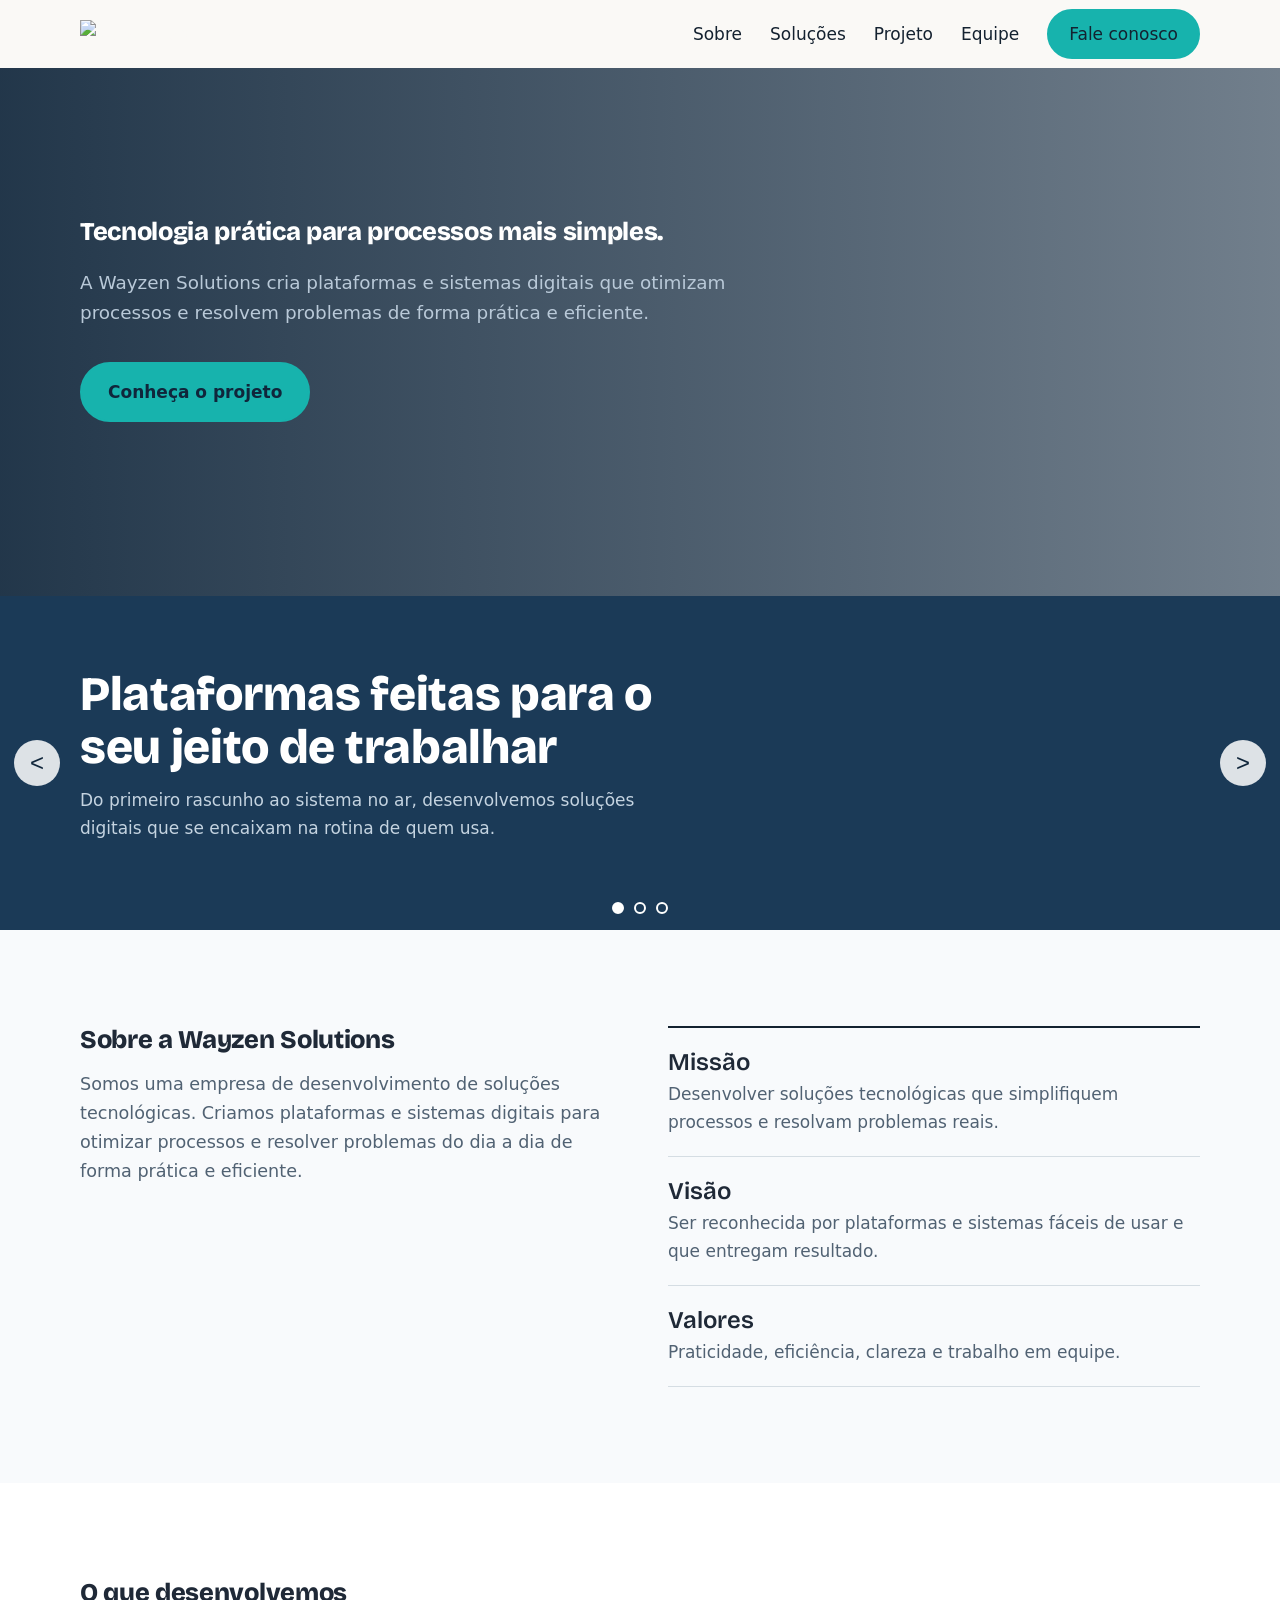
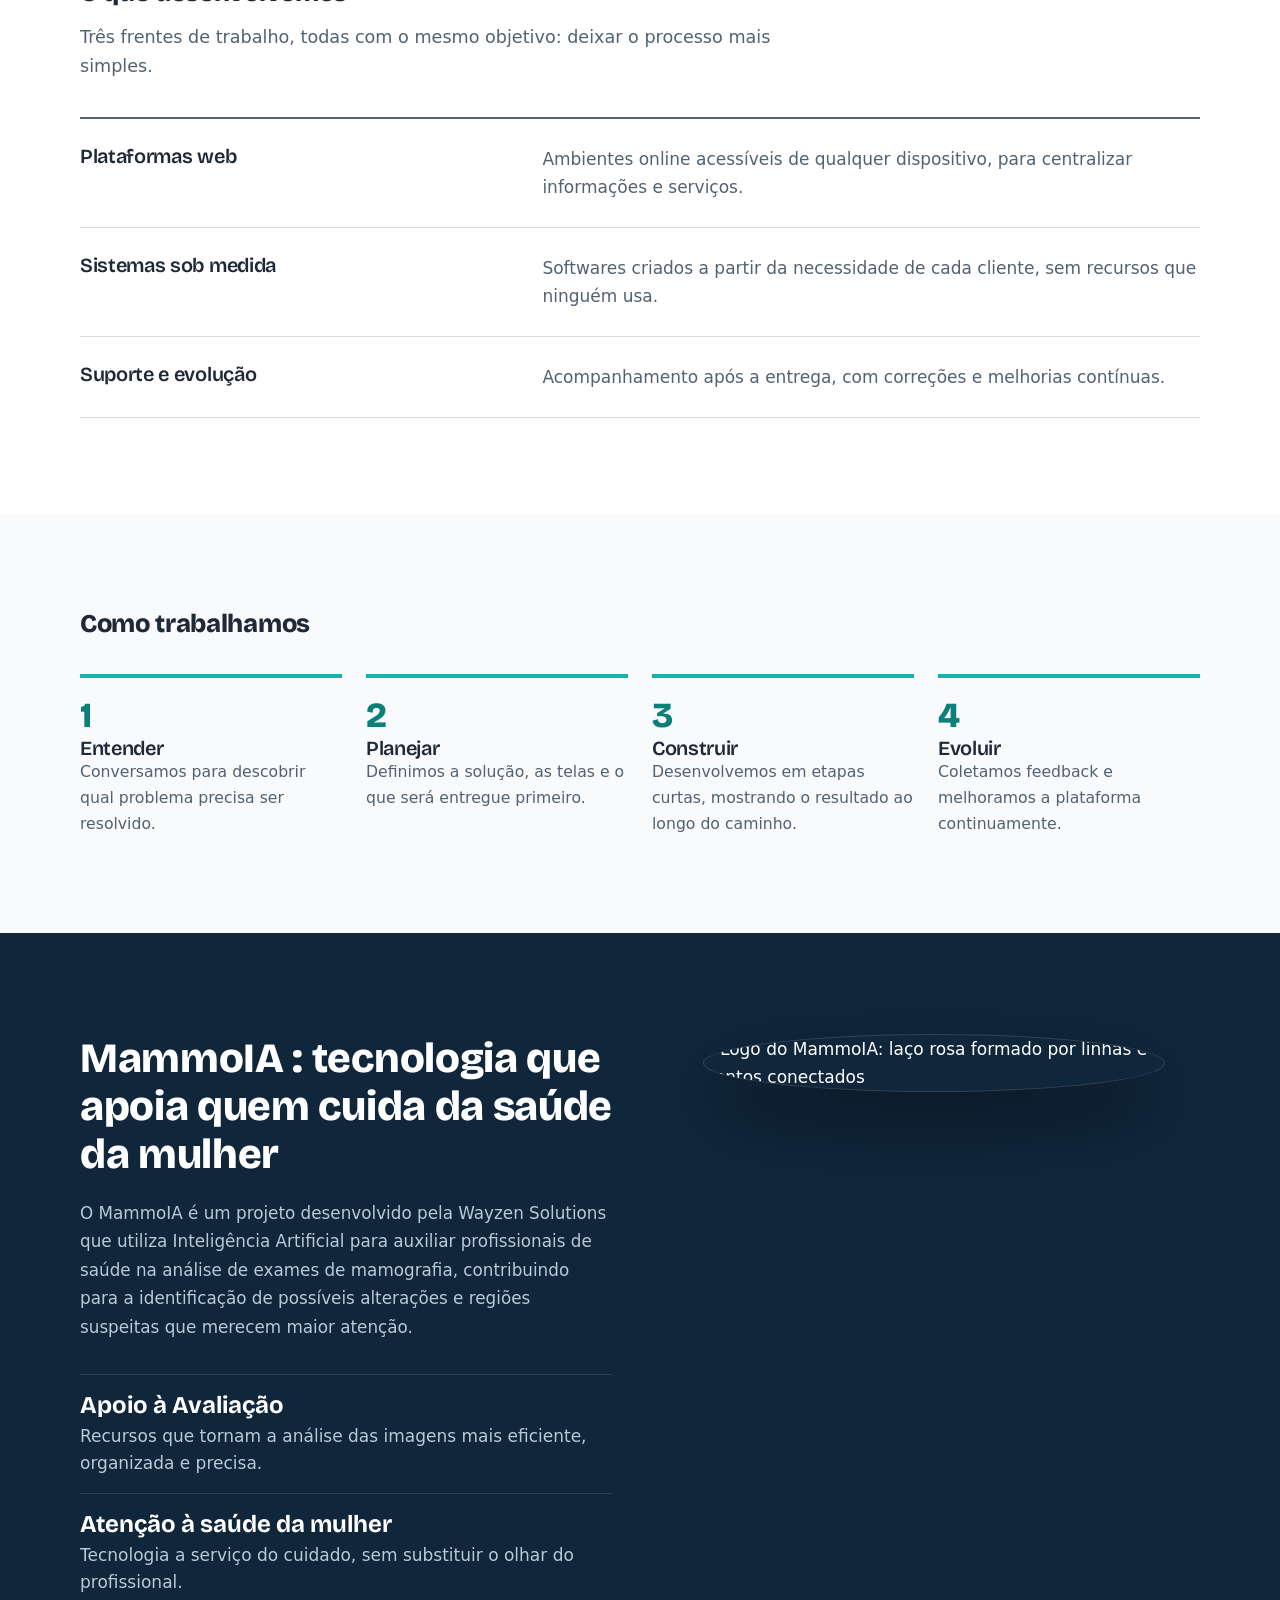
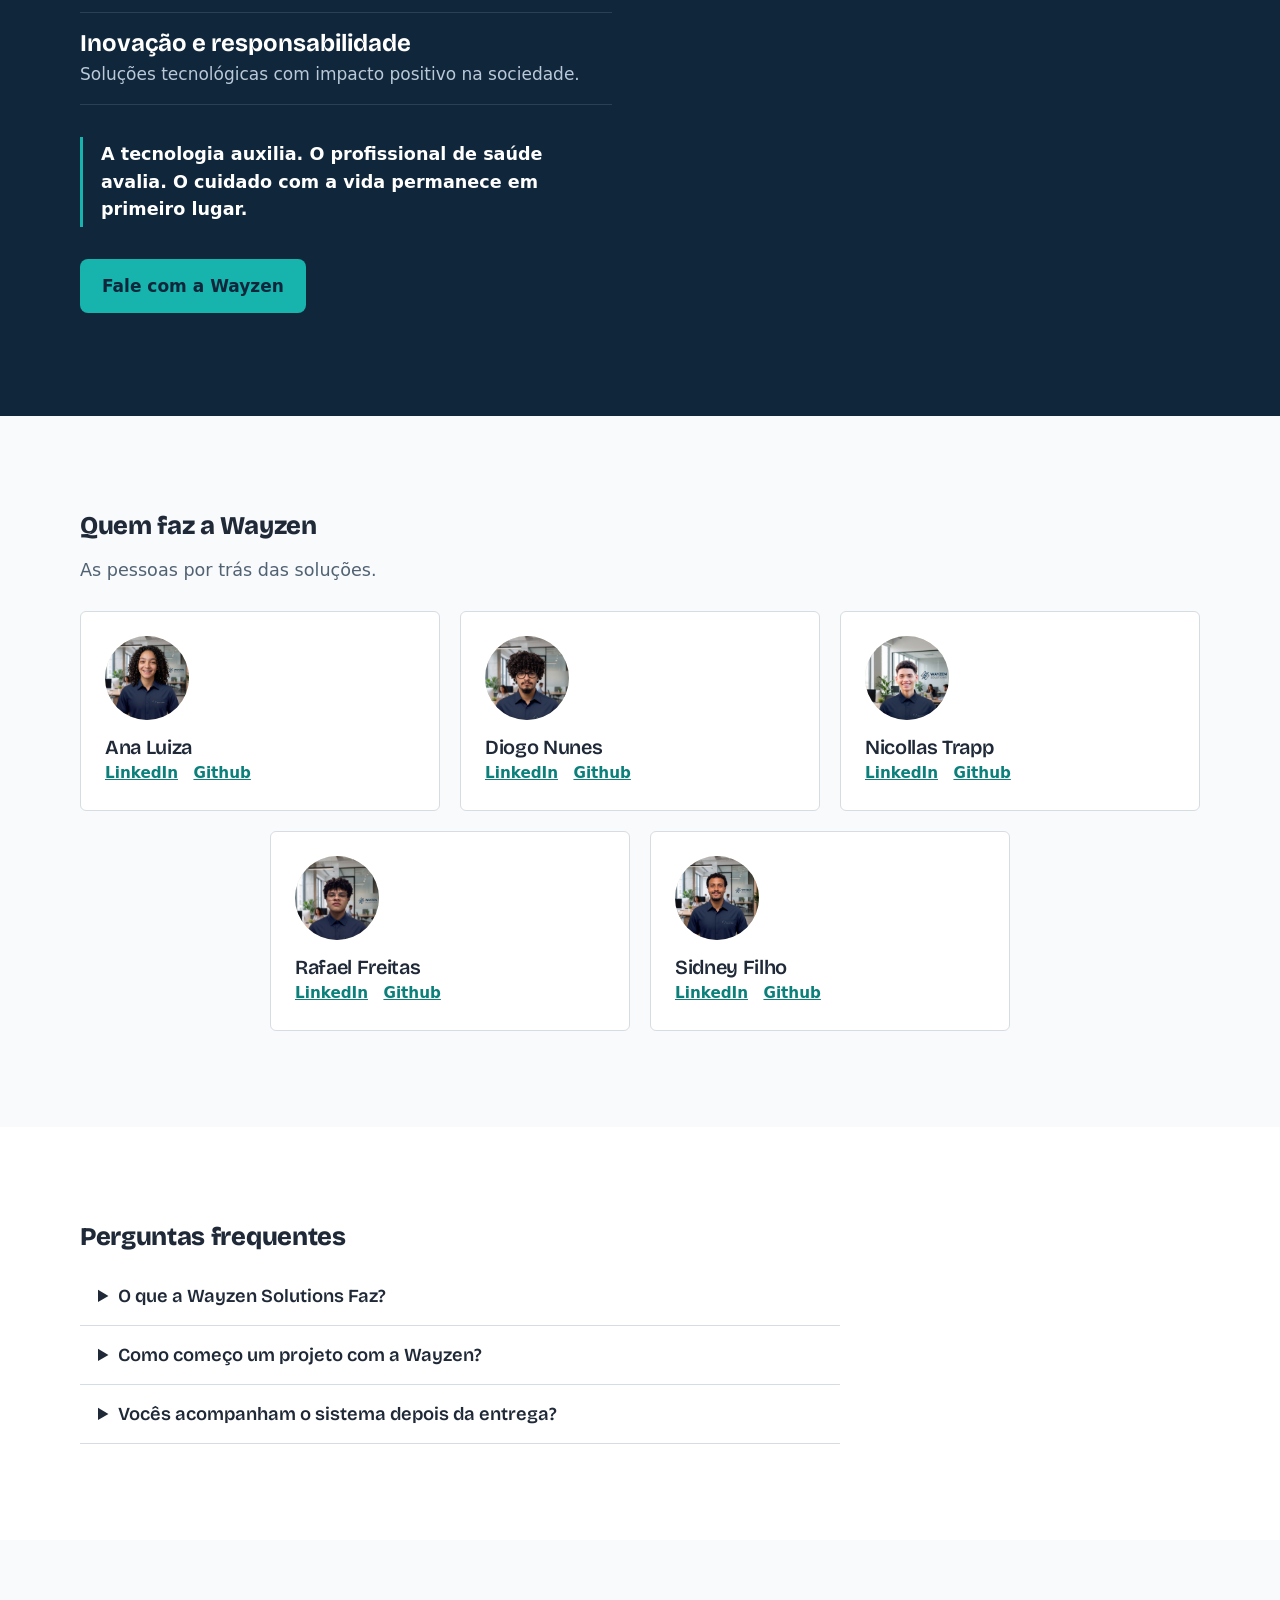
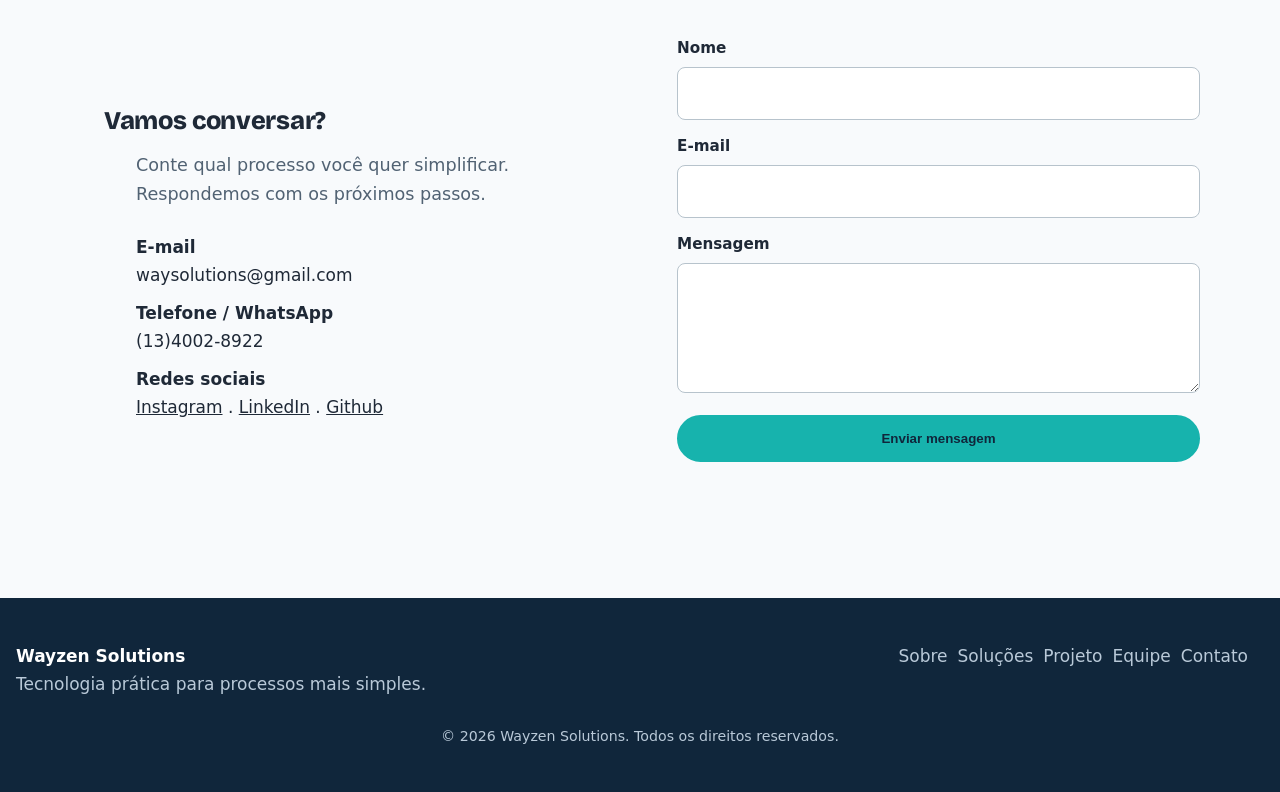
==== commit 3444f998: "Atualizações 02/11" ====
--- a/Landing page - Empresa/index.html
+++ b/Landing page - Empresa/index.html
@@ -37,7 +37,7 @@
                     <p>A Wayzen Solutions cria plataformas e sistemas digitais que otimizam processos e resolvem
                         problemas de forma prática e eficiente.</p>
                     <div class="cta">
-                        <a class="btn" href="#contato"> Fale conosco</a>
+                        <!-- <a class="btn" href="#contato"> Fale conosco</a> -->
                         <a class="btn ghost" href="#projeto">Conheça o projeto</a>
                     </div>
                 </div>
@@ -158,20 +158,37 @@
         <!-- projketo -->
         <section id="projeto" class="projeto">
             <div class="wrap two">
-                <div>
-                    <h2>Nosso projeto</h2>
+                <div class="projeto-texto">
+                    <h2>MammoIA : tecnologia que apoia quem cuida da saúde da mulher</h2>
                     <!-- explicação do nosso projeto  -->
-                    <p class="lead"> A MammoIA é um projeto tecnológico que utiliza Inteligência Artificial para
-                        auxiliar clínicas e profissionais da saúde na análise de exames de mamografia. A proposta é
-                        desenvolver uma solução capaz de identificar possíveis alterações nas imagens, contribuindo para
-                        a detecção precoce de sinais suspeitos de câncer de mama. Dessa forma, a MammoIA busca otimizar
-                        o processo de análise dos exames, oferecer suporte aos profissionais da área médica e tornar os
-                        atendimentos mais eficientes, sempre com foco na saúde, segurança e bem-estar das pacientes. A
-                        tecnologia atua como uma ferramenta de apoio, sem substituir a avaliação e o diagnóstico
-                        realizados por médicos.</p>
-
-                </div>
-                <img class="projeto-imagem" src="img/Frame 5.jpg" alt="Fachada da Wayzen Solutions">
+                    <p class="projeto-intro">O MammoIA é um projeto desenvolvido pela Wayzen Solutions que utiliza
+                        Inteligência
+                        Artificial para auxiliar profissionais de saúde na análise de exames de mamografia, contribuindo
+                        para a identificação de possíveis alterações e regiões suspeitas que merecem maior atenção.
+                    </p>
+                    <dl class="projeto-pontos">
+                        <div>
+                            <dt>Apoio à Avaliação</dt>
+                            <dd>Recursos que tornam a análise das imagens mais eficiente, organizada e precisa.</dd>
+                        </div>
+                        <div>
+                            <dt>Atenção à saúde da mulher</dt>
+                            <dd>Tecnologia a serviço do cuidado, sem substituir o olhar do profissional.</dd>
+                        </div>
+                        <div>
+                            <dt>Inovação e responsabilidade</dt>
+                            <dd>Soluções tecnológicas com impacto positivo na sociedade.</dd>
+                        </div>
+                    </dl>
+
+                    <p class="projeto-proposito">
+                        A tecnologia auxilia. O profissional de saúde avalia. O cuidado com a vida permanece em primeiro lugar.
+                    </p>
+
+                    <a href="#contato" class="projeto-botao">Fale com a Wayzen</a>
+
+                </div>
+                <img class="projeto-logo" src="img/Frame 5.jpg" alt="Logo do MammoIA: laço rosa formado por linhas e pontos conectados">
             </div>
         </section>
         <!-- equipe -->
@@ -181,43 +198,53 @@
                 <p class="lead"> As pessoas por trás das soluções.</p>
                 <div class="team">
                     <div class="member">
-                        <div class="avatar">N1</div>
+                        <div class="avatar">
+                            <img src="img/Ana Luiza Uniforme.jfif.jpeg" alt="Ana Luiza">
+                        </div>
                         <h3>Ana Luiza</h3>
-                        <p>Função na equipe</p>
+                        <!-- <p>Função na equipe</p> -->
                         <a href="#">LinkedIn</a>
                         <a href="https://github.com/orochal">Github</a>
                     </div>
 
                     <div class="member">
-                        <div class="avatar">N2</div>
+                        <div class="avatar">
+                            <img src="img/Diogo Uniforme.jfif.jpeg" alt="Diogo Nunes">
+                        </div>
                         <h3>Diogo Nunes</h3>
-                        <p>Função na equipe</p>
+                        <!-- <p>Função na equipe</p> -->
                         <a href="#">LinkedIn</a>
                         <a href="#">Github</a>
                     </div>
 
                     <div class="member">
-                        <div class="avatar">N3</div>
+                        <div class="avatar">
+                            <img src="img/Nicholas Uniforme.jfif.jpeg" alt="Nicollas Trapp">
+                        </div>
                         <h3>Nicollas Trapp</h3>
-                        <p>Função na equipe</p>
+                        <!-- <p>Função na equipe</p> -->
                         <a href="#">LinkedIn</a>
                         <a href="#">Github</a>
                     </div>
 
                     <div class="member">
-                        <div class="avatar">N4</div>
+                        <div class="avatar">
+                            <img src="img/Rafael Uniforme.jfif.jpeg" alt="Rafael Freitas">
+                        </div>
                         <h3>Rafael Freitas</h3>
-                        <p>Função na equipe</p>
+                        <!-- <p>Função na equipe</p> -->
                         <a href="#">LinkedIn</a>
                         <a href="https://github.com/rafaelfreitz">Github</a>
                     </div>
 
                     <div class="member">
-                        <div class="avatar">N5</div>
+                        <div class="avatar">
+                            <img src="img/Sidney Uniforme.jfif.jpeg" alt="Sidney Filho">
+                        </div>
                         <h3>Sidney Filho</h3>
-                        <p>Função na equipe</p>
-                        <a href="#">LinkedIn</a>
-                        <a href="#">Github</a>
+                        <!-- <p>Função na equipe</p> -->
+                        <a href="https://www.linkedin.com/in/sidney-pedroso-0535a7336/">LinkedIn</a>
+                        <a href="https://github.com/SidneyPF">Github</a>
                     </div>
 
                 </div>
--- a/Landing page - Empresa/style.css
+++ b/Landing page - Empresa/style.css
@@ -368,17 +368,90 @@
 .projeto {
     background: #10263b;
     color: #fff;
-}
-
-.projeto .lead {
+    padding: clamp(56px, 8vw, 104px) 24px;
+}
+
+.projeto-grid {
+    display: grid;
+    grid-template-columns: minmax(0, 1.1fr) minmax(0, .9fr);
+    gap: clamp(32px, 6vw, 72px);
+    align-items: center;            /* centraliza a logo na vertical em relação ao texto */
+}
+ 
+.projeto h2 {
+    margin: 0 0 20px;
+    font-size: clamp(1.9rem, 3.4vw, 2.6rem);
+    line-height: 1.15;
+    max-width: 20ch;
+}
+ 
+.projeto-intro {
+    margin: 0;
     color: #b9c9d8;
-}
-
-.projeto-imagem {
-    width: 50%;
-    aspect-ratio: 2 / 2;
-    object-fit: cover;
-    border-radius: 12px;
+    font-size: 1.05rem;
+    line-height: 1.7;
+    max-width: 60ch;
+}
+ 
+.projeto-pontos {
+    margin: 32px 0;
+    border-top: 1px solid rgba(255, 255, 255, .12);
+}
+ 
+.projeto-pontos div {
+    padding: 16px 0;
+    border-bottom: 1px solid rgba(255, 255, 255, .12);
+}
+ 
+.projeto-pontos dt {
+    font-weight: 700;
+    margin-bottom: 4px;
+}
+ 
+.projeto-pontos dd {
+    margin: 0;
+    color: #b9c9d8;
+    line-height: 1.6;
+}
+ 
+.projeto-proposito {
+    margin: 0 0 32px;
+    padding: 4px 0 4px 18px;
+    border-left: 3px solid #17b3ad;
+    font-size: 1.1rem;
+    font-weight: 600;
+    line-height: 1.55;
+}
+ 
+.projeto-botao {
+    display: inline-block;
+    padding: 13px 22px;
+    border-radius: 8px;
+    background: #17b3ad;
+    color: #10263b;
+    font-weight: 700;
+    text-decoration: none;
+    transition: filter .2s;
+}
+ 
+.projeto-botao:hover { filter: brightness(1.1); }
+.projeto-botao:focus-visible { outline: 3px solid #fff; outline-offset: 3px; }
+ 
+
+.projeto-logo {
+    display: block;
+    width: 100%;
+    max-width: 460px;
+    height: auto;
+    justify-self: center;
+    border-radius: 50%;
+    box-shadow: 0 0 0 1px rgba(255, 255, 255, .15), 0 30px 70px rgba(0, 0, 0, .4);
+}
+ 
+/* Celular e tablet: uma coluna, logo em cima */
+@media (max-width: 860px) {
+    .projeto-grid { grid-template-columns: 1fr; }
+    .projeto-logo { order: -1; max-width: 300px; }
 }
 
 
@@ -386,28 +459,47 @@
 
 .team {
     display: grid;
-    grid-template-columns: repeat(4, 1fr);
+    grid-template-columns: repeat(6, 1fr);
     gap: 20px;
     margin-top: 26px;
+    justify-content: center;
 }
 
 .member {
+    grid-column: span 2;
     background: #fff;
     border: 1px solid #d5dde3;
     border-radius: 6px;
     padding: 24px;
 }
 
+.member:nth-child(4) {
+    grid-column: 2 / span 2;
+}
+
+.member:nth-child(5) {
+    grid-column: 4 / span 2;
+}
+
 .avatar {
     width: 84px;
     height: 84px;
     border-radius: 50%;
+    overflow: hidden;
     background: #e9dfca;
     color: #10263b;
     display: grid;
     place-items: center;
     font: 800 1.6rem 'Bricolage Grotesque', sans-serif;
     margin-bottom: 16px
+}
+
+.avatar img {
+    width: 100%;
+    height: 100%;
+    object-fit: cover;
+    object-position: center 30%;
+    display: block;
 }
 
 .member p {
@@ -608,6 +700,12 @@
         grid-template-columns: 1fr 1fr;
     }
 
+    .member,
+    .member:nth-child(4),
+    .member:nth-child(5) {
+        grid-column: auto;
+    }
+
     .cb {
         display: none;
     }
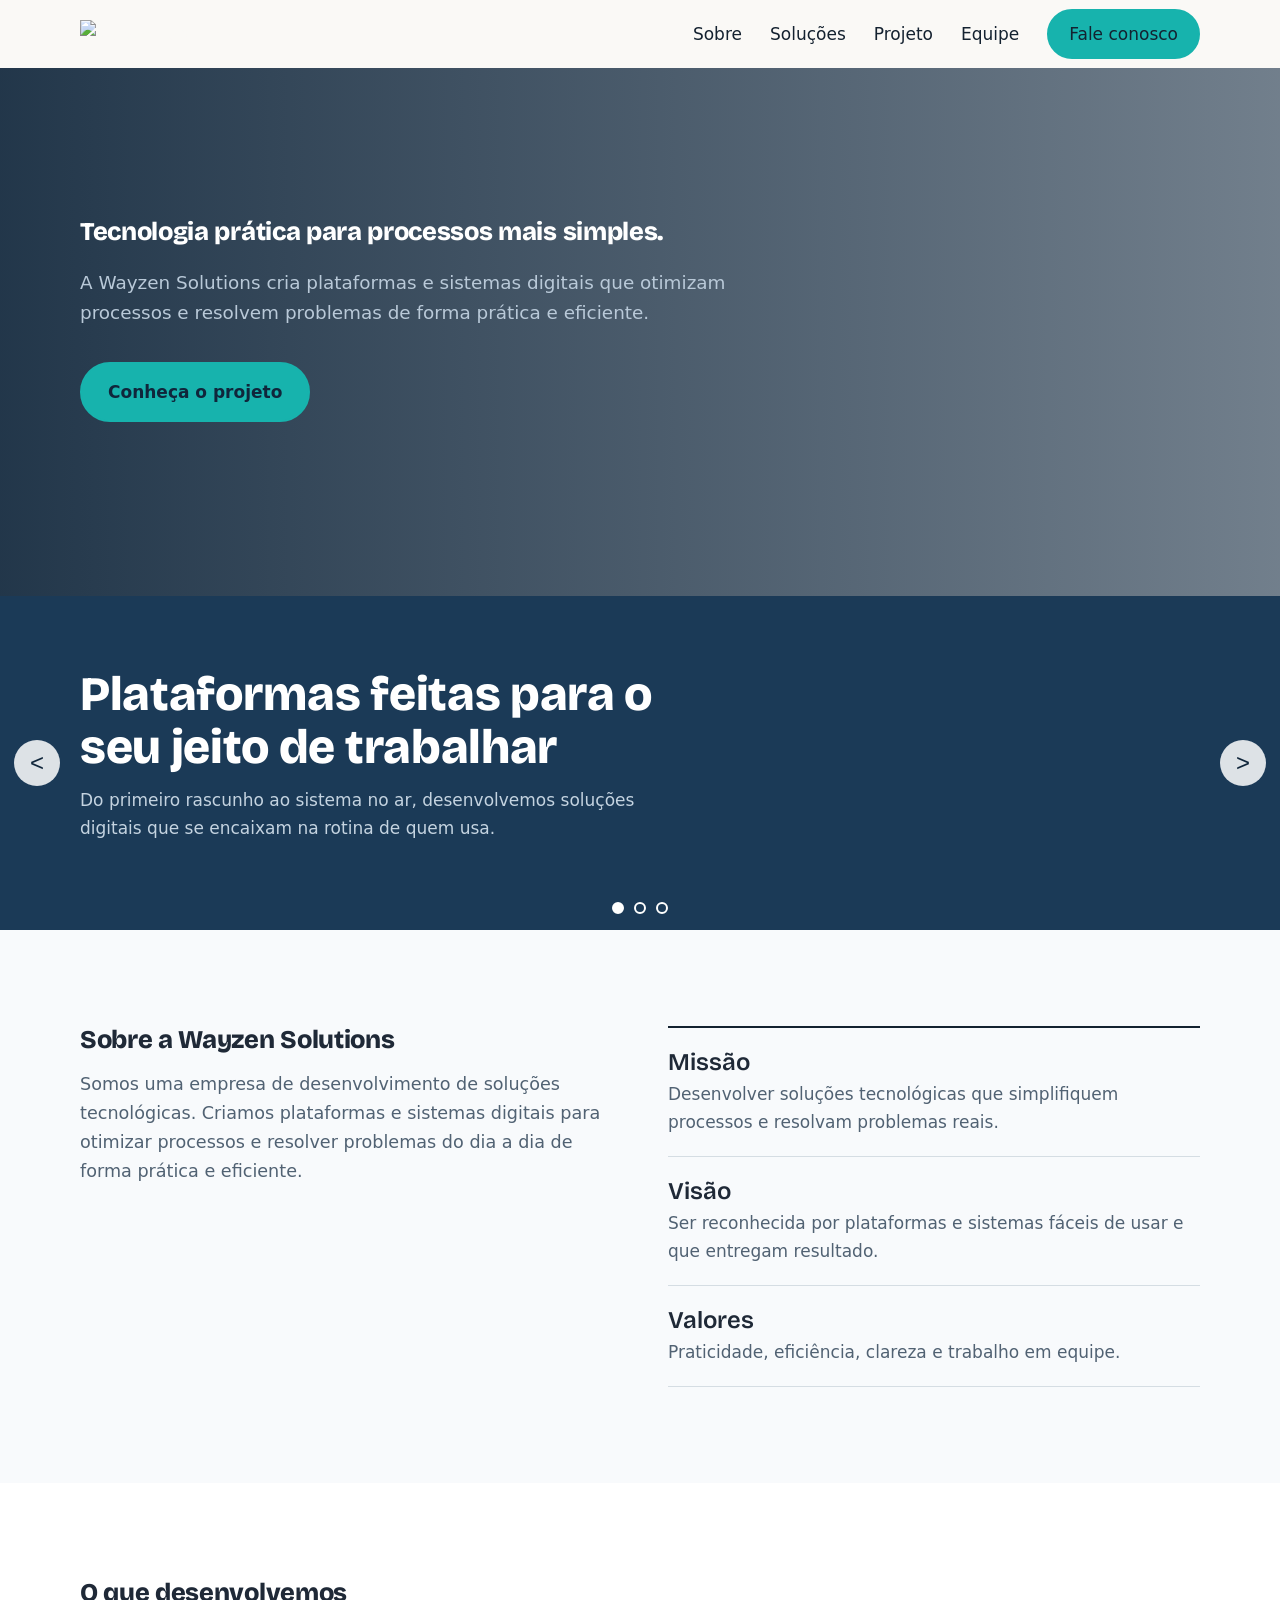
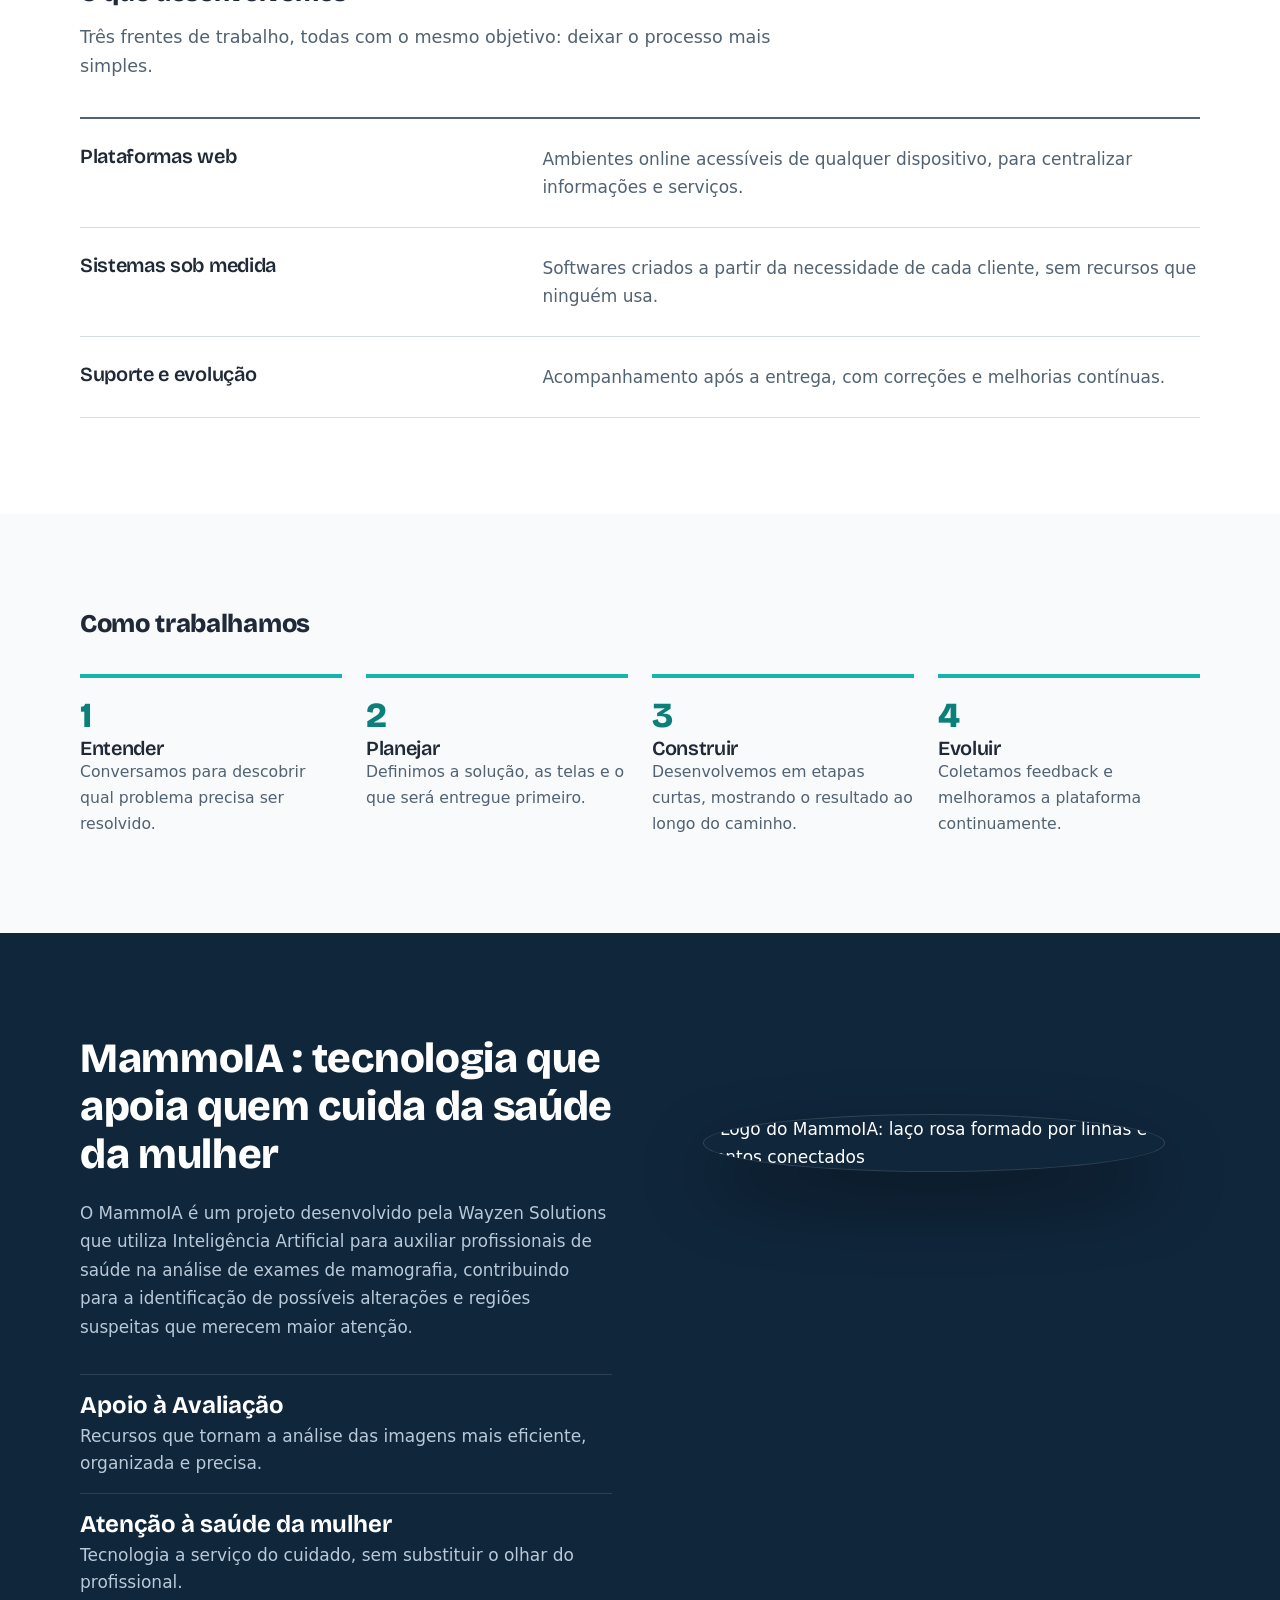
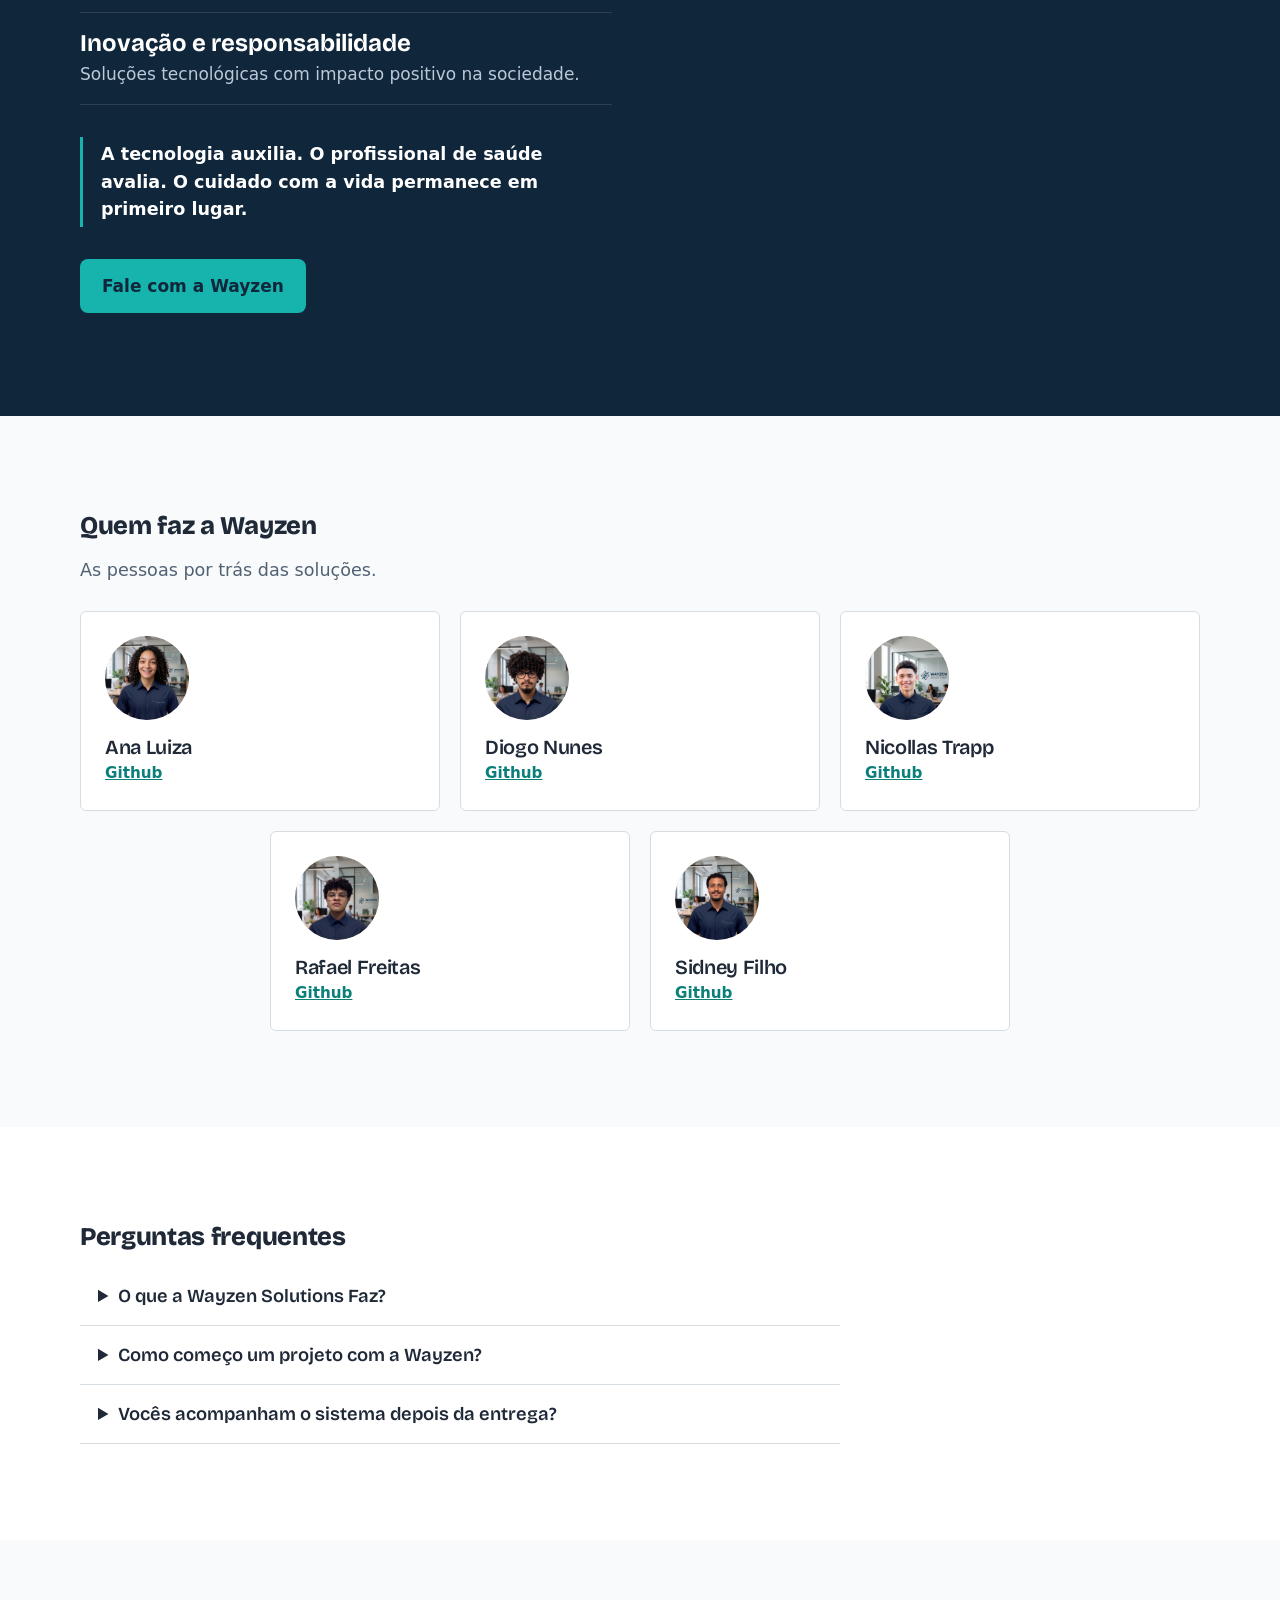
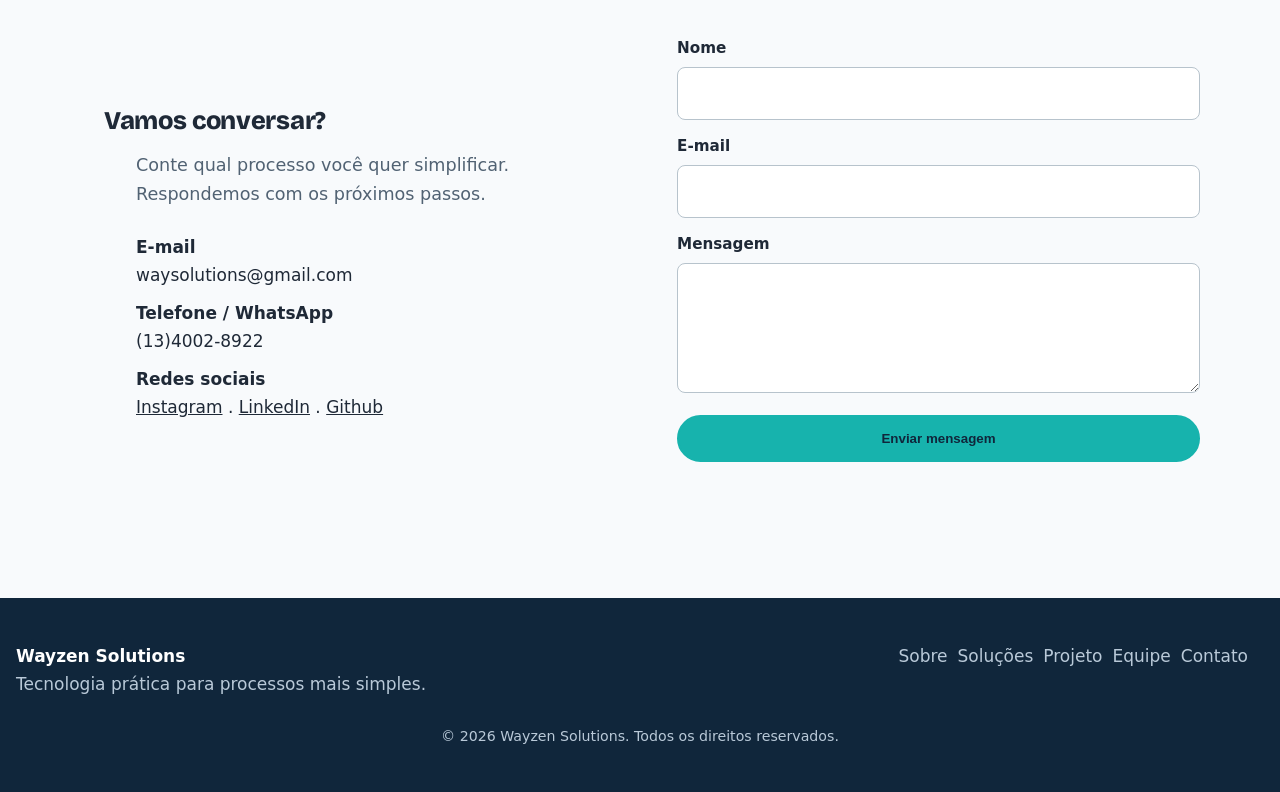
==== commit 59f07240: "Atualizações 02/11" ====
--- a/Landing page - Empresa/index.html
+++ b/Landing page - Empresa/index.html
@@ -203,7 +203,7 @@
                         </div>
                         <h3>Ana Luiza</h3>
                         <!-- <p>Função na equipe</p> -->
-                        <a href="#">LinkedIn</a>
+                        <!-- <a href="#">LinkedIn</a> -->
                         <a href="https://github.com/orochal">Github</a>
                     </div>
 
@@ -213,8 +213,8 @@
                         </div>
                         <h3>Diogo Nunes</h3>
                         <!-- <p>Função na equipe</p> -->
-                        <a href="#">LinkedIn</a>
-                        <a href="#">Github</a>
+                        <!-- <a href="#">LinkedIn</a> -->
+                        <a href="https://github.com/D4iquiri">Github</a>
                     </div>
 
                     <div class="member">
@@ -223,8 +223,8 @@
                         </div>
                         <h3>Nicollas Trapp</h3>
                         <!-- <p>Função na equipe</p> -->
-                        <a href="#">LinkedIn</a>
-                        <a href="#">Github</a>
+                        <!-- <a href="#">LinkedIn</a> -->
+                        <a href="https://github.com/NicollasTrapp">Github</a>
                     </div>
 
                     <div class="member">
@@ -233,7 +233,7 @@
                         </div>
                         <h3>Rafael Freitas</h3>
                         <!-- <p>Função na equipe</p> -->
-                        <a href="#">LinkedIn</a>
+                        <!-- <a href="#">LinkedIn</a> -->
                         <a href="https://github.com/rafaelfreitz">Github</a>
                     </div>
 
@@ -243,7 +243,7 @@
                         </div>
                         <h3>Sidney Filho</h3>
                         <!-- <p>Função na equipe</p> -->
-                        <a href="https://www.linkedin.com/in/sidney-pedroso-0535a7336/">LinkedIn</a>
+                        <!-- <a href="https://www.linkedin.com/in/sidney-pedroso-0535a7336/">LinkedIn</a> -->
                         <a href="https://github.com/SidneyPF">Github</a>
                     </div>
 
--- a/Landing page - Empresa/style.css
+++ b/Landing page - Empresa/style.css
@@ -444,6 +444,7 @@
     max-width: 460px;
     height: auto;
     justify-self: center;
+    transform: translateY(clamp(56px, 7vw, 80px));
     border-radius: 50%;
     box-shadow: 0 0 0 1px rgba(255, 255, 255, .15), 0 30px 70px rgba(0, 0, 0, .4);
 }
@@ -451,7 +452,7 @@
 /* Celular e tablet: uma coluna, logo em cima */
 @media (max-width: 860px) {
     .projeto-grid { grid-template-columns: 1fr; }
-    .projeto-logo { order: -1; max-width: 300px; }
+    .projeto-logo { order: -1; max-width: 300px; transform: none; }
 }
 
 
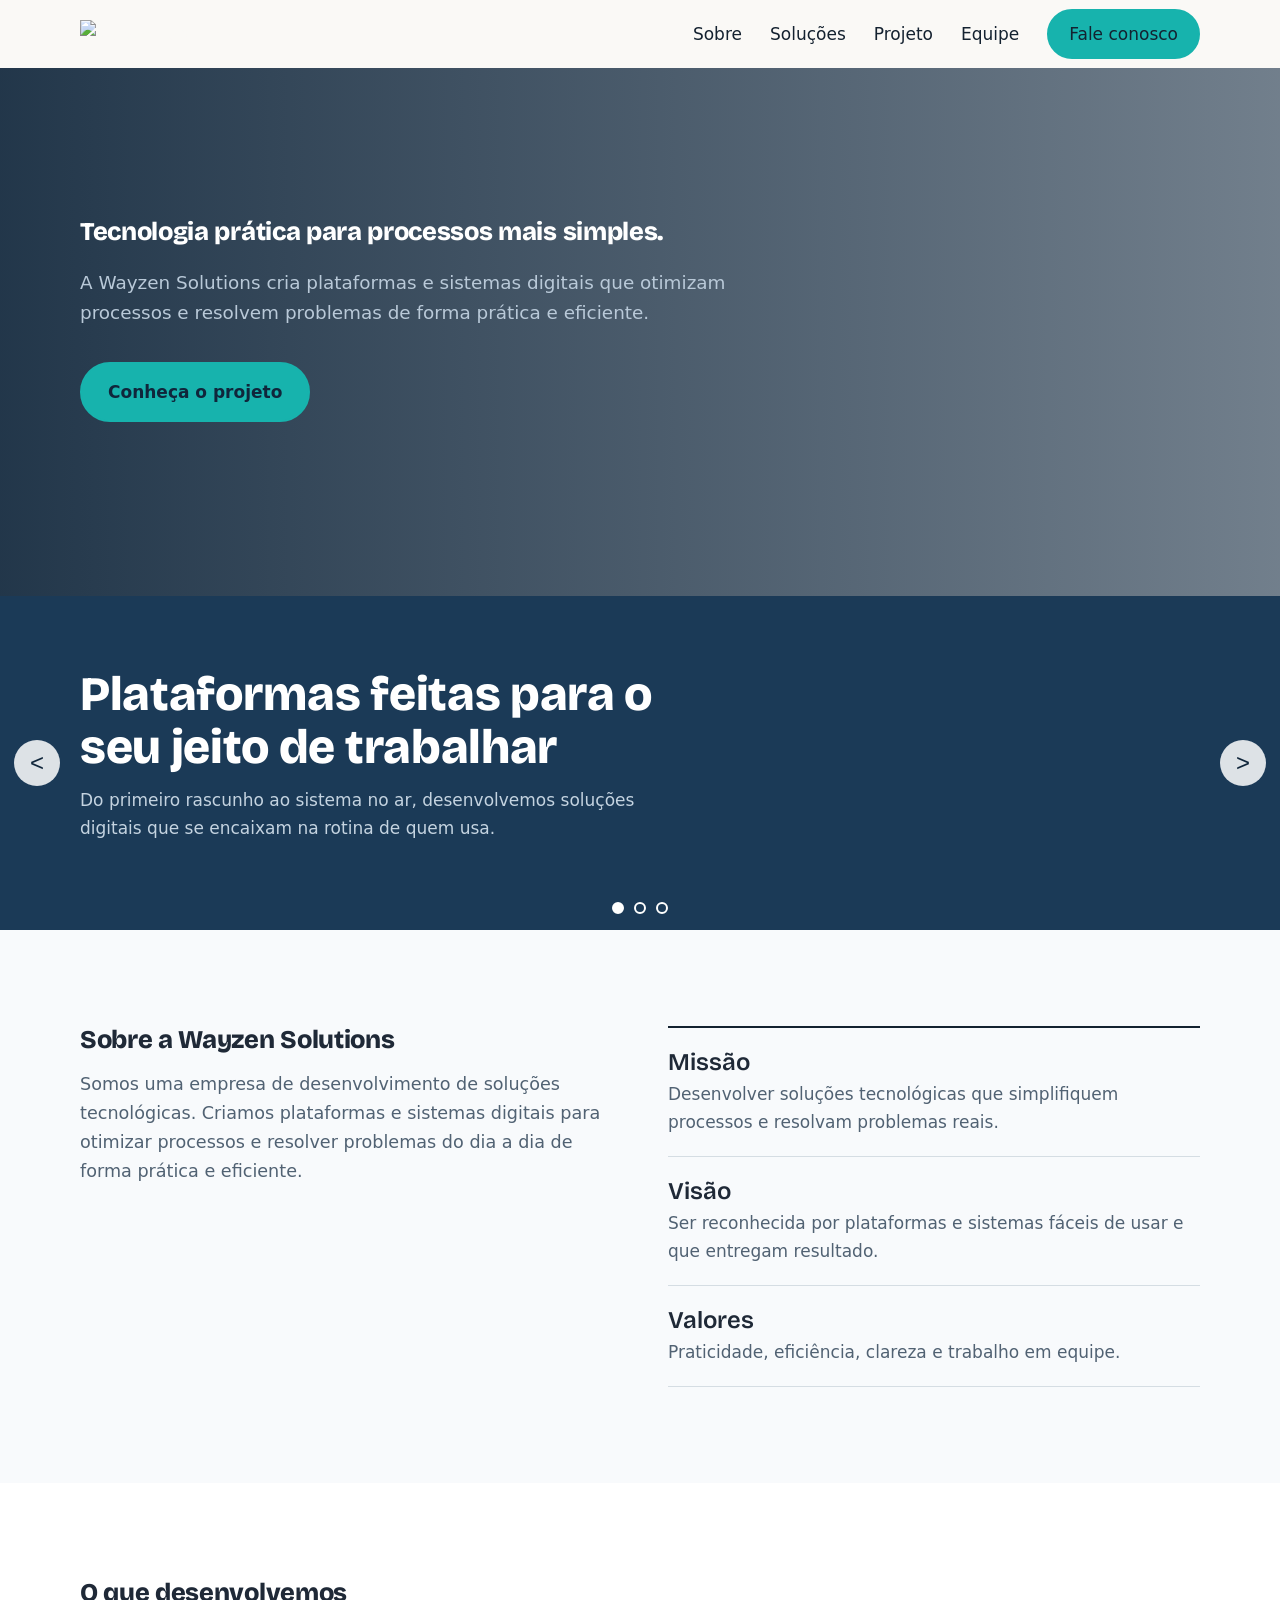
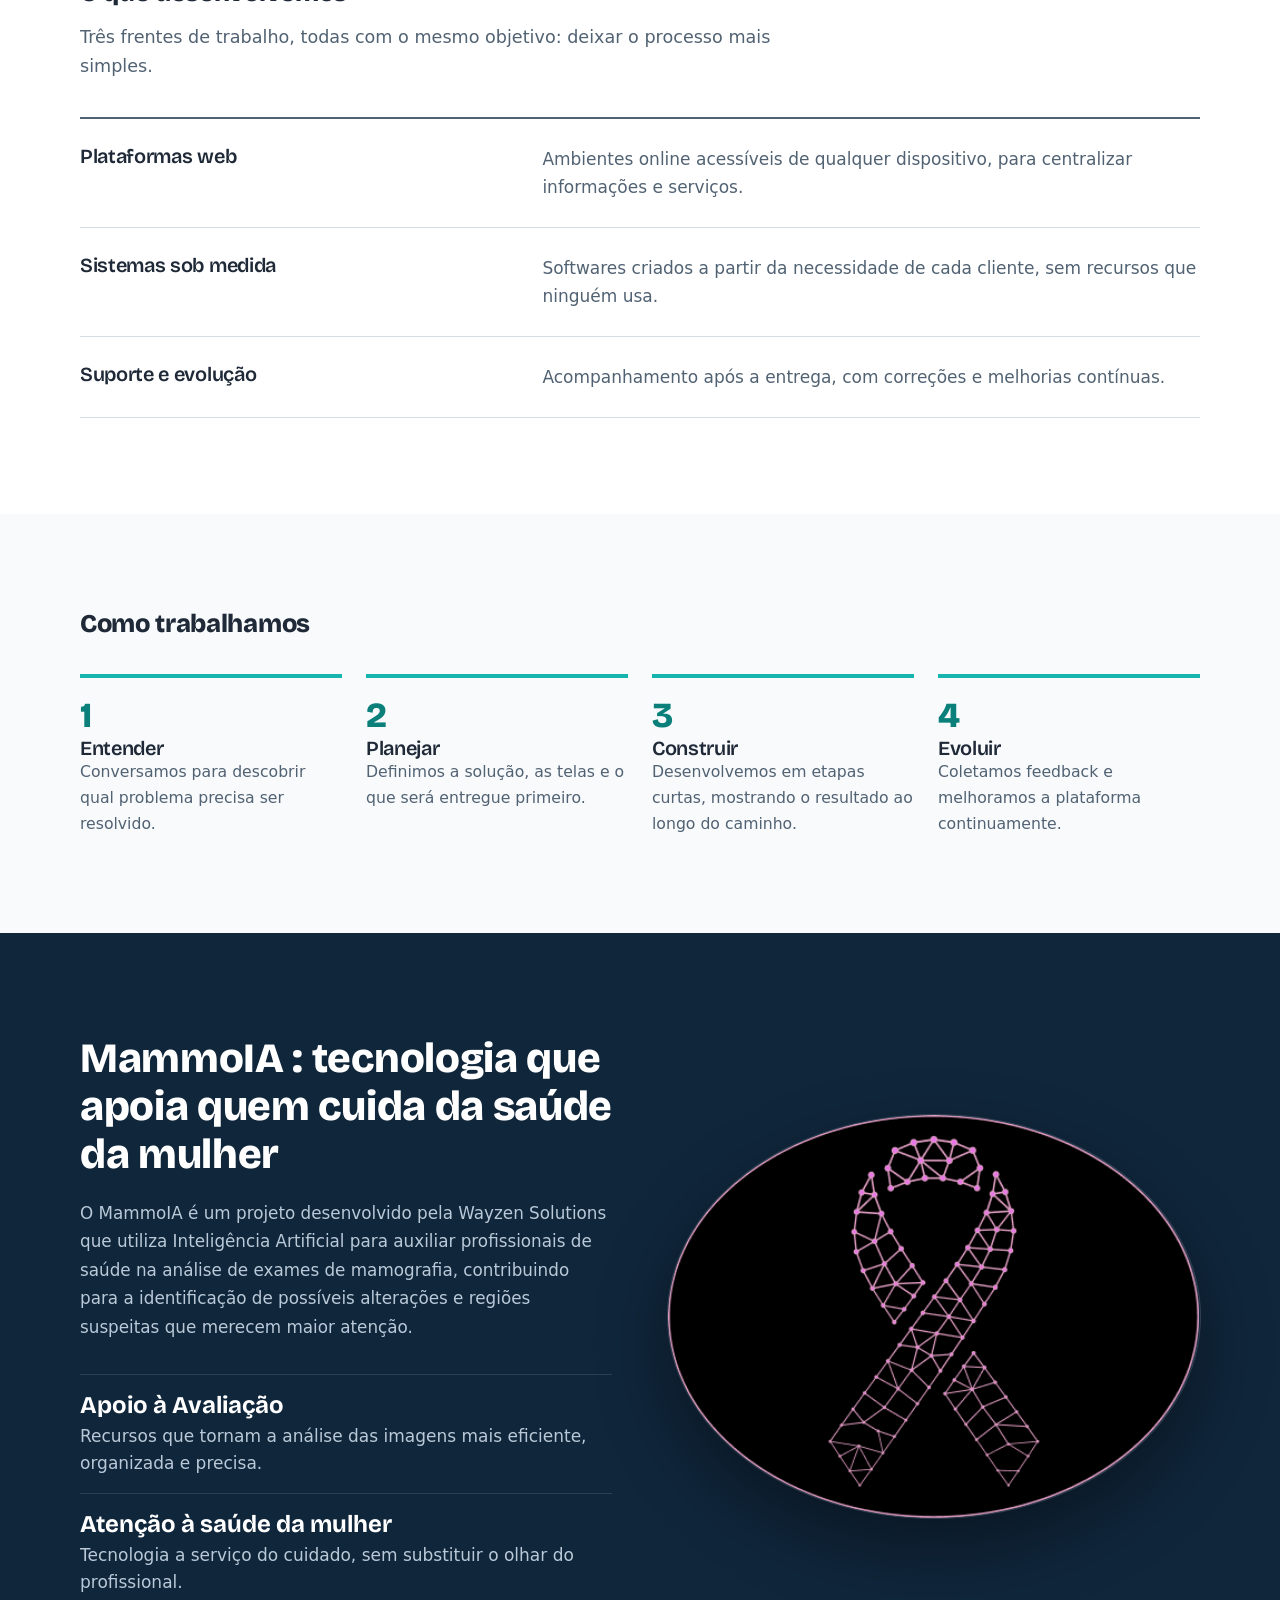
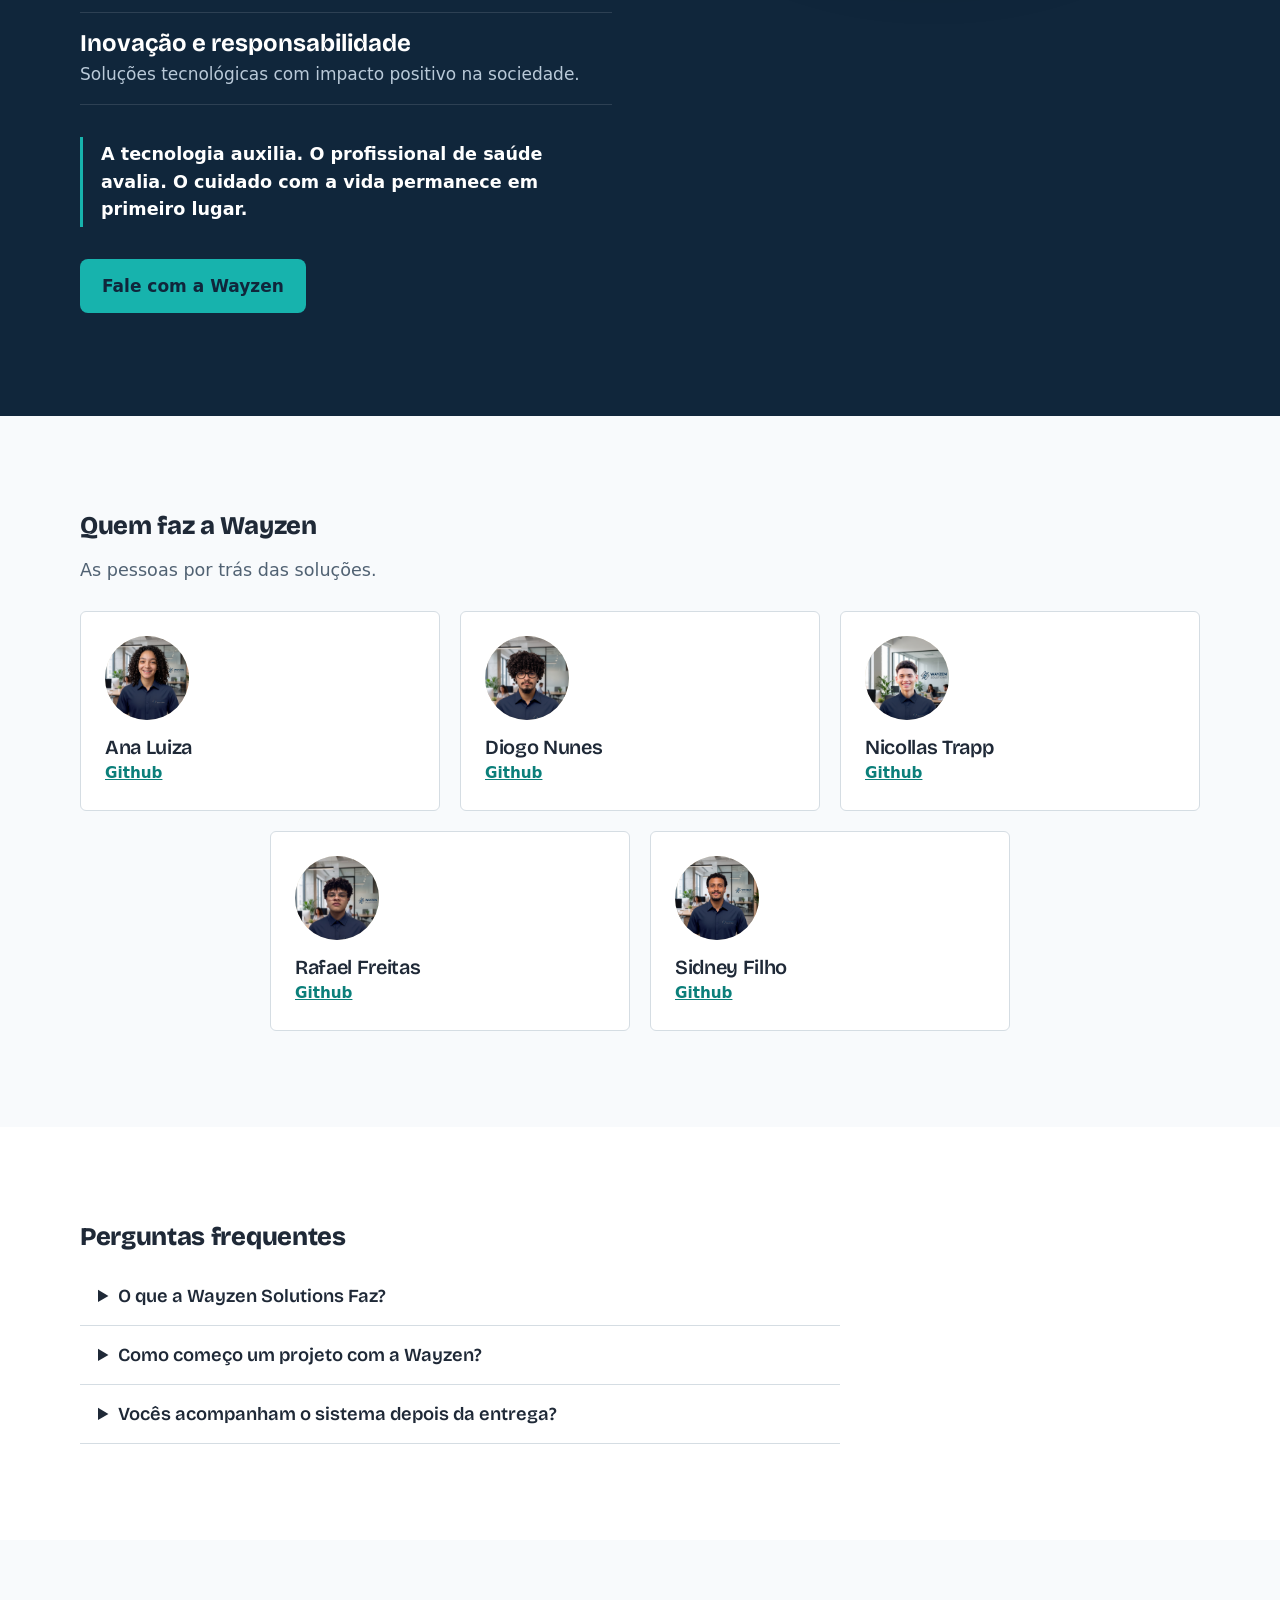
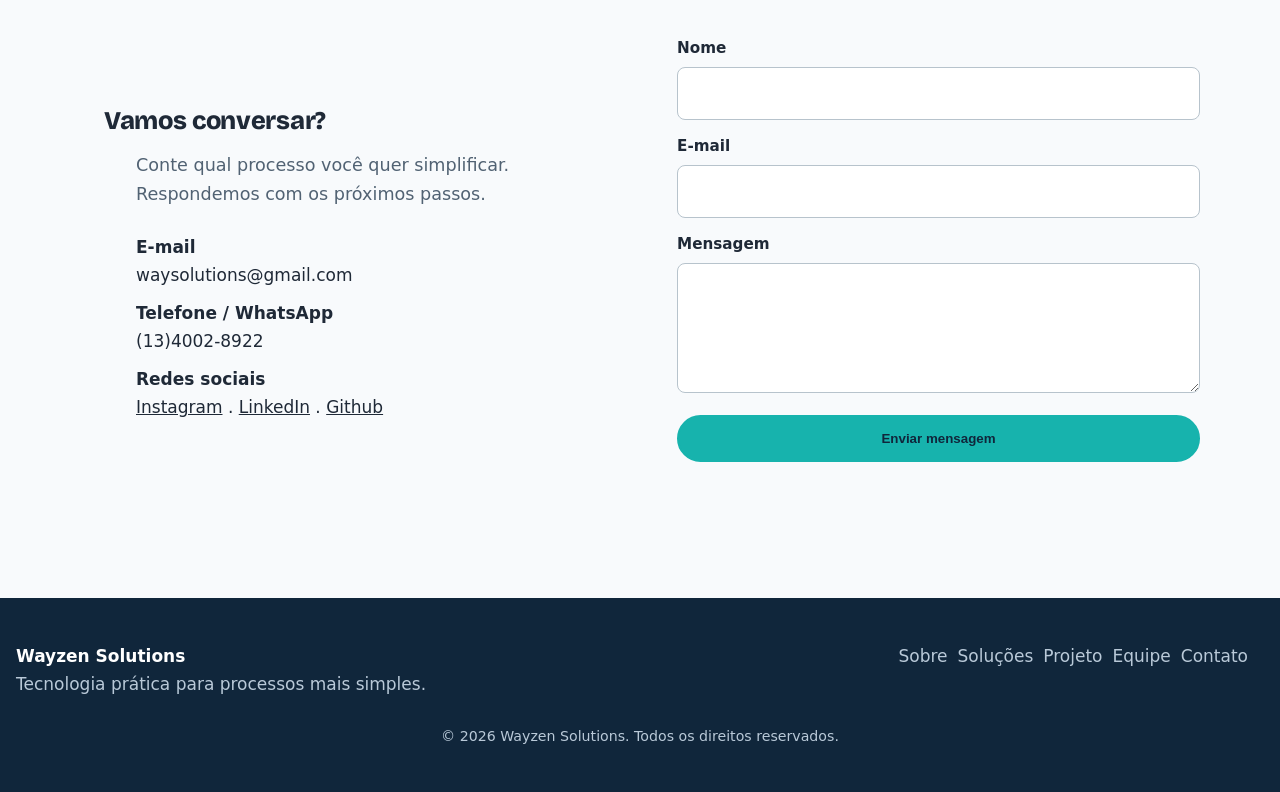
==== commit 5d3e7e8c: "Atualizações 02/11" ====
--- a/Landing page - Empresa/index.html
+++ b/Landing page - Empresa/index.html
@@ -188,7 +188,7 @@
                     <a href="#contato" class="projeto-botao">Fale com a Wayzen</a>
 
                 </div>
-                <img class="projeto-logo" src="img/Frame 5.jpg" alt="Logo do MammoIA: laço rosa formado por linhas e pontos conectados">
+                <img class="projeto-logo" src="img/Group 32.png" alt="Logo do MammoIA: laço rosa formado por linhas e pontos conectados">
             </div>
         </section>
         <!-- equipe -->
--- a/Landing page - Empresa/style.css
+++ b/Landing page - Empresa/style.css
@@ -441,9 +441,9 @@
 .projeto-logo {
     display: block;
     width: 100%;
-    max-width: 460px;
+    max-width: 4600px;
     height: auto;
-    justify-self: center;
+    justify-self: auto;
     transform: translateY(clamp(56px, 7vw, 80px));
     border-radius: 50%;
     box-shadow: 0 0 0 1px rgba(255, 255, 255, .15), 0 30px 70px rgba(0, 0, 0, .4);
@@ -452,7 +452,7 @@
 /* Celular e tablet: uma coluna, logo em cima */
 @media (max-width: 860px) {
     .projeto-grid { grid-template-columns: 1fr; }
-    .projeto-logo { order: -1; max-width: 300px; transform: none; }
+    .projeto-logo { order: -1; max-width: 500px; transform: none; }
 }
 
 
